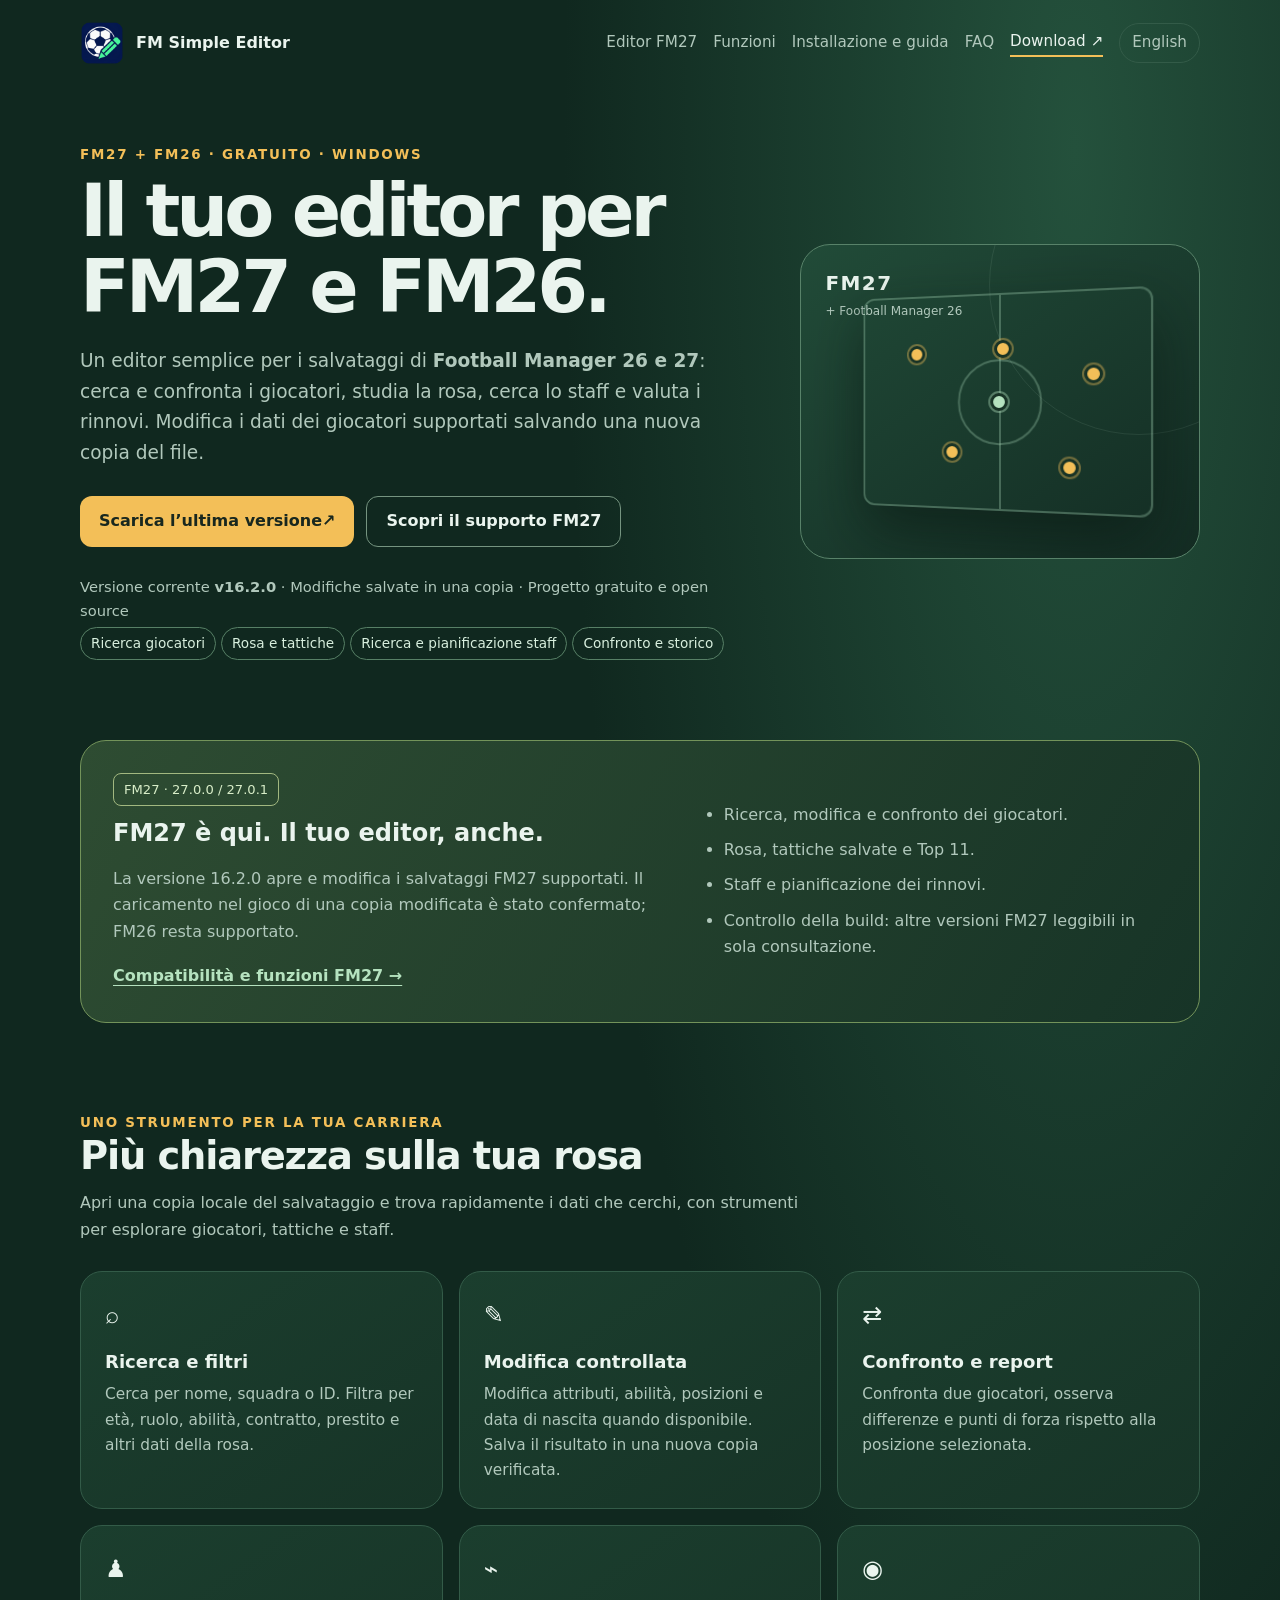
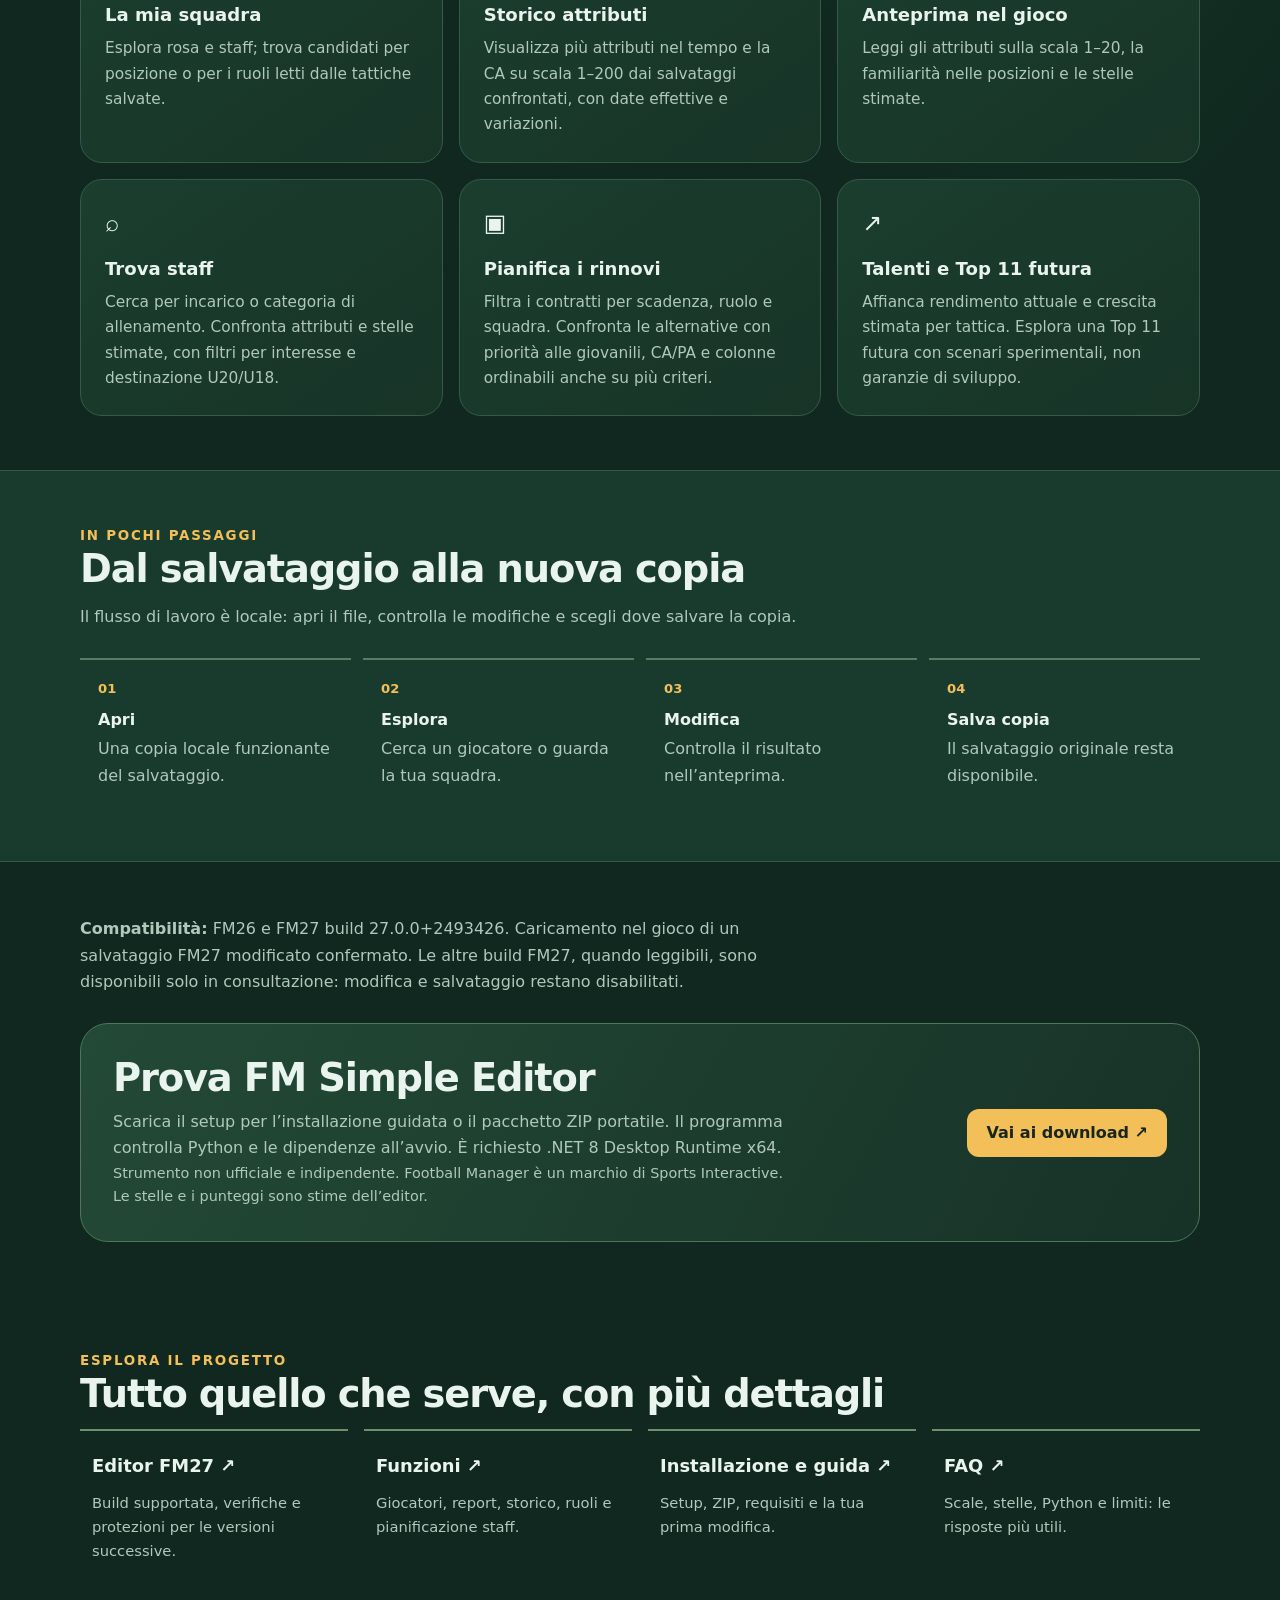
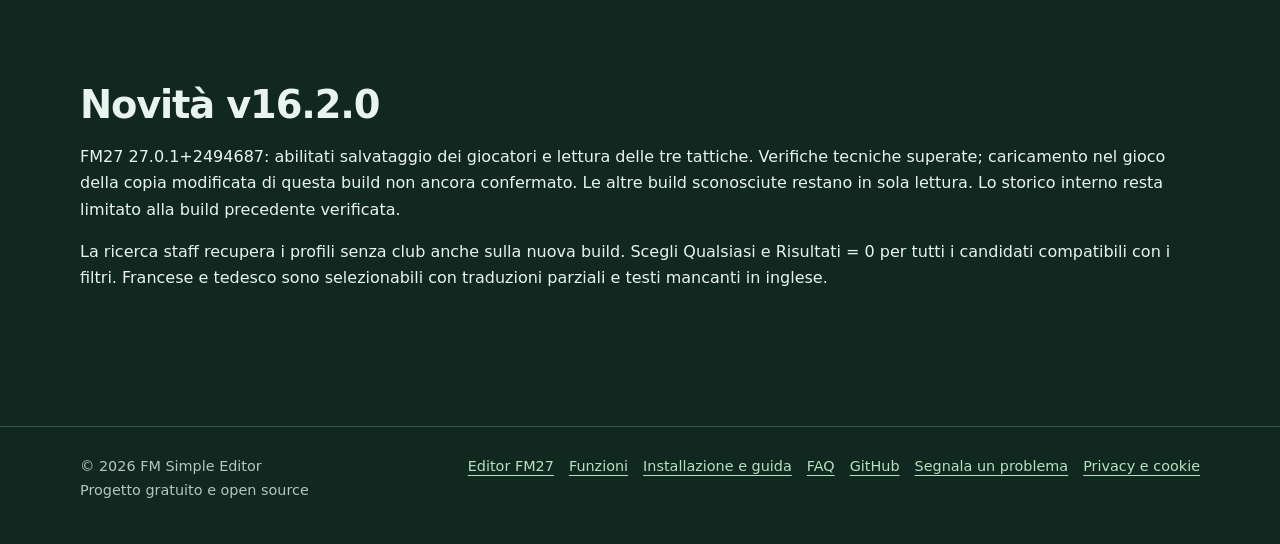
==== site/index.html @ b43a6180 "Use dedicated FM editor Plausible script across website" ====
<!doctype html>
<html lang="it">
<head>
  <meta charset="utf-8">
  <meta name="viewport" content="width=device-width, initial-scale=1">
  <title>Editor FM27 e FM26 gratuito | FM Simple Editor</title>
  <meta name="description" content="Editor gratuito per Football Manager 27 e 26: modifica e confronta giocatori, esplora tattiche, cerca staff e pianifica rinnovi. Per Windows, italiano e inglese.">
  <meta name="theme-color" content="#10281f">
  <link rel="canonical" href="https://fmeditor.ramaya.org/">
  <link rel="alternate" hreflang="it" href="https://fmeditor.ramaya.org/">
  <link rel="alternate" hreflang="en" href="https://fmeditor.ramaya.org/en/">
  <link rel="alternate" hreflang="x-default" href="https://fmeditor.ramaya.org/">
  <link rel="icon" type="image/png" href="assets/icon.png">
  <meta property="og:type" content="website">
  <meta property="og:site_name" content="FM Simple Editor">
  <meta property="og:title" content="Editor FM27 e FM26 gratuito | FM Simple Editor">
  <meta property="og:description" content="Editor gratuito per Football Manager 27 e 26: modifica e confronta giocatori, esplora tattiche, cerca staff e pianifica rinnovi. Per Windows, italiano e inglese.">
  <meta property="og:url" content="https://fmeditor.ramaya.org/">
  <meta property="og:image" content="https://fmeditor.ramaya.org/assets/icon.png">
  <meta name="twitter:card" content="summary">
  <script type="application/ld+json">
{
  "@context": "https://schema.org",
  "@type": "WebSite",
  "name": "FM Simple Editor",
  "alternateName": "FM26 Simple Save Editor",
  "url": "https://fmeditor.ramaya.org/"
}
  </script>
  <script type="application/ld+json">
{
  "@context": "https://schema.org",
  "@type": "SoftwareApplication",
  "name": "FM Simple Editor",
  "applicationCategory": "UtilitiesApplication",
  "operatingSystem": "Windows 10, Windows 11",
  "inLanguage": [
    "it",
    "en"
  ],
  "isAccessibleForFree": true,
  "offers": {
    "@type": "Offer",
    "price": "0",
    "priceCurrency": "EUR"
  },
  "downloadUrl": "https://github.com/hierro1981/FM26SimpleEditor/releases/latest",
  "codeRepository": "https://github.com/hierro1981/FM26SimpleEditor",
  "description": "Editor gratuito per modificare e confrontare giocatori, esplorare tattiche e cercare e pianificare lo staff nei salvataggi locali di Football Manager 26 e 27.",
  "softwareVersion": "16.2.0"
}
  </script>
  <link rel="stylesheet" href="assets/site.css">
<!-- Privacy-friendly analytics by Plausible -->
<script async src="https://stats.ramaya.org/js/pa-GnJzQ6dfLJP9XAEv3MbV9.js"></script>
<script>
  window.plausible=window.plausible||function(){(plausible.q=plausible.q||[]).push(arguments)},plausible.init=plausible.init||function(i){plausible.o=i||{}};
  plausible.init()
</script>
</head>
<body>
  <a class="skip" href="#main">Vai al contenuto</a><header class="wrap nav"><a class="brand" href="./" aria-label="FM Simple Editor, home"><img src="assets/icon.png" alt="" width="44" height="44"><span>FM Simple Editor</span></a><nav class="navlinks" aria-label="Navigazione principale"><a href="fm27/">Editor FM27</a><a href="funzioni/">Funzioni</a><a href="guida/">Installazione e guida</a><a href="faq/">FAQ</a><a class="nav-download" href="https://github.com/hierro1981/FM26SimpleEditor/releases/latest">Download ↗</a><a class="lang" href="en/" lang="en" hreflang="en">English</a></nav></header>
  <main id="main">
    <section class="wrap hero">
      <div><div class="eyebrow">FM27 + FM26 · Gratuito · Windows</div>
        <h1>Il tuo editor per<br>FM27 e FM26.</h1>
        <p>Un editor semplice per i salvataggi di <strong>Football Manager 26 e 27</strong>: cerca e confronta i giocatori, studia la rosa, cerca lo staff e valuta i rinnovi. Modifica i dati dei giocatori supportati salvando una nuova copia del file.</p>
        <div class="actions"><a class="button" href="https://github.com/hierro1981/FM26SimpleEditor/releases/latest">Scarica l’ultima versione <span aria-hidden="true"> ↗</span></a><a class="button secondary" href="fm27/">Scopri il supporto FM27</a></div>
        <div class="meta">Versione corrente <strong>v16.2.0</strong> · Modifiche salvate in una copia · Progetto gratuito e open source</div>
        <div><span class="pill">Ricerca giocatori</span><span class="pill">Rosa e tattiche</span><span class="pill">Ricerca e pianificazione staff</span><span class="pill">Confronto e storico</span></div>
      </div>
      <div class="art" role="img" aria-label="Illustrazione di un campo da calcio con posizioni dei giocatori"><div class="edition-mark">FM27 <small>+ Football Manager 26</small></div><div class="orbit"></div><div class="pitch"><i class="dot d1"></i><i class="dot d2"></i><i class="dot d3"></i><i class="dot d4"></i><i class="dot d5"></i><i class="dot d6"></i></div></div>
    </section>
    <section class="wrap section-tight"><div class="spotlight"><div><span class="build-badge">FM27 · 27.0.0 / 27.0.1</span><h2>FM27 è qui. Il tuo editor, anche.</h2><p>La versione 16.2.0 apre e modifica i salvataggi FM27 supportati. Il caricamento nel gioco di una copia modificata è stato confermato; FM26 resta supportato.</p><a href="fm27/" class="text-link">Compatibilità e funzioni FM27 →</a></div><ul class="compact-list"><li>Ricerca, modifica e confronto dei giocatori.</li><li>Rosa, tattiche salvate e Top 11.</li><li>Staff e pianificazione dei rinnovi.</li><li>Controllo della build: altre versioni FM27 leggibili in sola consultazione.</li></ul></div></section><section class="section wrap" id="funzioni"><div class="eyebrow">Uno strumento per la tua carriera</div><h2>Più chiarezza sulla tua rosa</h2><p class="lead">Apri una copia locale del salvataggio e trova rapidamente i dati che cerchi, con strumenti per esplorare giocatori, tattiche e staff.</p>
      <div class="grid">
        <article class="card"><div class="icon" aria-hidden="true">⌕</div><h3>Ricerca e filtri</h3><p>Cerca per nome, squadra o ID. Filtra per età, ruolo, abilità, contratto, prestito e altri dati della rosa.</p></article>
        <article class="card"><div class="icon" aria-hidden="true">✎</div><h3>Modifica controllata</h3><p>Modifica attributi, abilità, posizioni e data di nascita quando disponibile. Salva il risultato in una nuova copia verificata.</p></article>
        <article class="card"><div class="icon" aria-hidden="true">⇄</div><h3>Confronto e report</h3><p>Confronta due giocatori, osserva differenze e punti di forza rispetto alla posizione selezionata.</p></article>
        <article class="card"><div class="icon" aria-hidden="true">♟</div><h3>La mia squadra</h3><p>Esplora rosa e staff; trova candidati per posizione o per i ruoli letti dalle tattiche salvate.</p></article>
        <article class="card"><div class="icon" aria-hidden="true">⌁</div><h3>Storico attributi</h3><p>Visualizza più attributi nel tempo e la CA su scala 1–200 dai salvataggi confrontati, con date effettive e variazioni.</p></article>
        <article class="card"><div class="icon" aria-hidden="true">◉</div><h3>Anteprima nel gioco</h3><p>Leggi gli attributi sulla scala 1–20, la familiarità nelle posizioni e le stelle stimate.</p></article>
        <article class="card"><div class="icon" aria-hidden="true">⌕</div><h3>Trova staff</h3><p>Cerca per incarico o categoria di allenamento. Confronta attributi e stelle stimate, con filtri per interesse e destinazione U20/U18.</p></article>
        <article class="card"><div class="icon" aria-hidden="true">▣</div><h3>Pianifica i rinnovi</h3><p>Filtra i contratti per scadenza, ruolo e squadra. Confronta le alternative con priorità alle giovanili, CA/PA e colonne ordinabili anche su più criteri.</p></article>
        <article class="card"><div class="icon" aria-hidden="true">↗</div><h3>Talenti e Top 11 futura</h3><p>Affianca rendimento attuale e crescita stimata per tattica. Esplora una Top 11 futura con scenari sperimentali, non garanzie di sviluppo.</p></article>
      </div>
    </section>
    <section class="section band" id="come-funziona"><div class="wrap"><div class="eyebrow">In pochi passaggi</div><h2>Dal salvataggio alla nuova copia</h2><p class="lead">Il flusso di lavoro è locale: apri il file, controlla le modifiche e scegli dove salvare la copia.</p>
      <div class="steps"><div class="step"><strong>Apri</strong>Una copia locale funzionante del salvataggio.</div><div class="step"><strong>Esplora</strong>Cerca un giocatore o guarda la tua squadra.</div><div class="step"><strong>Modifica</strong>Controlla il risultato nell’anteprima.</div><div class="step"><strong>Salva copia</strong>Il salvataggio originale resta disponibile.</div></div>
    </div></section>
    <section class="section wrap"><p class="lead"><strong>Compatibilità:</strong> FM26 e FM27 build 27.0.0+2493426. Caricamento nel gioco di un salvataggio FM27 modificato confermato. Le altre build FM27, quando leggibili, sono disponibili solo in consultazione: modifica e salvataggio restano disabilitati.</p><div class="download"><div><h2>Prova FM Simple Editor</h2><p>Scarica il setup per l’installazione guidata o il pacchetto ZIP portatile. Il programma controlla Python e le dipendenze all’avvio. È richiesto .NET 8 Desktop Runtime x64.</p><p class="disclaimer">Strumento non ufficiale e indipendente. Football Manager è un marchio di Sports Interactive. Le stelle e i punteggi sono stime dell’editor.</p></div><a class="button" href="https://github.com/hierro1981/FM26SimpleEditor/releases/latest">Vai ai download ↗</a></div></section>
  <section class="section wrap"><div class="eyebrow">Esplora il progetto</div><h2>Tutto quello che serve, con più dettagli</h2><div class="explore"><a href="fm27/"><strong>Editor FM27 ↗</strong><span>Build supportata, verifiche e protezioni per le versioni successive.</span></a><a href="funzioni/"><strong>Funzioni ↗</strong><span>Giocatori, report, storico, ruoli e pianificazione staff.</span></a><a href="guida/"><strong>Installazione e guida ↗</strong><span>Setup, ZIP, requisiti e la tua prima modifica.</span></a><a href="faq/"><strong>FAQ ↗</strong><span>Scale, stelle, Python e limiti: le risposte più utili.</span></a></div></section><section class="section wrap"><h2>Novità v16.2.0</h2><p>FM27 27.0.1+2494687: abilitati salvataggio dei giocatori e lettura delle tre tattiche. Verifiche tecniche superate; caricamento nel gioco della copia modificata di questa build non ancora confermato. Le altre build sconosciute restano in sola lettura. Lo storico interno resta limitato alla build precedente verificata.</p><p>La ricerca staff recupera i profili senza club anche sulla nuova build. Scegli Qualsiasi e Risultati = 0 per tutti i candidati compatibili con i filtri. Francese e tedesco sono selezionabili con traduzioni parziali e testi mancanti in inglese.</p></section></main>
  <footer class="footer"><div class="wrap footerrow"><span>© 2026 FM Simple Editor<br>Progetto gratuito e open source</span><nav class="footerlinks" aria-label="Footer"><a href="fm27/">Editor FM27</a><a href="funzioni/">Funzioni</a><a href="guida/">Installazione e guida</a><a href="faq/">FAQ</a><a href="https://github.com/hierro1981/FM26SimpleEditor">GitHub</a><a href="https://github.com/hierro1981/FM26SimpleEditor/issues">Segnala un problema</a><a href="https://ramaya.org/privacy.html">Privacy e cookie</a></nav></div></footer>
</body>
</html>
---- site/assets/site.css ----
:root{color-scheme:dark;--ink:#eaf4ee;--muted:#b1c8bc;--bg:#10281f;--panel:#18392c;--line:#335b48;--gold:#f3bf58;--green:#b5e2bf;--mint:#153a2d;--radius:22px}*{box-sizing:border-box}html{scroll-behavior:smooth}body{margin:0;background:radial-gradient(ellipse at 84% 4%,#24513c 0,transparent 32rem),var(--bg);color:var(--ink);font:16px/1.65 system-ui,-apple-system,"Segoe UI",sans-serif}a{color:var(--green);text-underline-offset:4px}a:hover{color:#fff}a:focus-visible{outline:3px solid var(--gold);outline-offset:4px}.wrap{width:min(1120px,calc(100% - 40px));margin:auto}.nav{height:80px;display:flex;align-items:center;justify-content:space-between;gap:18px}.brand{display:flex;align-items:center;gap:12px;color:var(--ink);font-weight:750;text-decoration:none}.brand img{width:44px;height:44px;border-radius:13px}.navlinks{display:flex;gap:20px;align-items:center}.navlinks a{text-decoration:none;color:var(--muted);font-size:.95rem}.lang{border:1px solid var(--line);border-radius:999px;padding:6px 12px}.hero{padding:75px 0 60px;display:grid;grid-template-columns:1.25fr .75fr;align-items:center;gap:52px}.eyebrow{color:var(--gold);font-size:.84rem;font-weight:750;letter-spacing:.13em;text-transform:uppercase}.hero h1{font-size:clamp(2.7rem,6vw,5.3rem);line-height:1.04;letter-spacing:-.055em;margin:.45rem 0 1.3rem;max-width:760px}.hero p{font-size:1.16rem;color:var(--muted);max-width:670px}.actions{display:flex;flex-wrap:wrap;gap:12px;margin:28px 0}.button{display:inline-flex;align-items:center;justify-content:center;min-height:48px;padding:11px 19px;border-radius:12px;background:var(--gold);color:#18271e;text-decoration:none;font-weight:800}.button:hover{background:#ffd77e;color:#18271e}.button.secondary{background:transparent;border:1px solid #759480;color:var(--ink)}.meta{color:var(--muted);font-size:.92rem}.art{min-height:315px;border-radius:30px;border:1px solid #588269;background:linear-gradient(145deg,#214b38,#132c23);display:grid;place-items:center;position:relative;overflow:hidden}.pitch{width:74%;aspect-ratio:1.35;border:2px solid #a6d2b455;border-radius:12px;position:relative;transform:perspective(500px) rotateY(-12deg);box-shadow:0 25px 60px #07150f88}.pitch:before{content:"";position:absolute;left:50%;top:0;bottom:0;border-left:2px solid #a6d2b455}.pitch:after{content:"";position:absolute;left:50%;top:50%;width:28%;aspect-ratio:1;border:2px solid #a6d2b455;border-radius:50%;transform:translate(-50%,-50%)}.dot{position:absolute;width:18px;height:18px;border:3px solid #173225;background:var(--gold);border-radius:50%;box-shadow:0 0 0 2px #f3bf5866}.d1{left:17%;top:23%}.d2{left:48%;top:21%}.d3{right:15%;top:33%}.d4{left:30%;bottom:22%}.d5{right:23%;bottom:16%}.d6{left:50%;top:50%;transform:translate(-50%,-50%);background:var(--green);box-shadow:0 0 0 2px #b5e2bf66}.orbit{position:absolute;width:300px;height:300px;border:1px solid #c9e5cf18;border-radius:50%;right:-90px;top:-110px}.section{padding:54px 0}.section h2{font-size:clamp(1.8rem,3vw,2.6rem);line-height:1.16;letter-spacing:-.03em;margin:0 0 12px}.lead{color:var(--muted);max-width:720px;margin:0 0 28px}.grid{display:grid;grid-template-columns:repeat(3,1fr);gap:16px}.card{background:linear-gradient(145deg,#1b3e2e,#173427);border:1px solid var(--line);border-radius:var(--radius);padding:24px}.icon{font-size:1.5rem}.card h3{margin:11px 0 6px;font-size:1.13rem}.card p{margin:0;color:var(--muted);font-size:.96rem}.band{background:#193b2d;border-block:1px solid var(--line)}.steps{display:grid;grid-template-columns:repeat(4,1fr);gap:12px;counter-reset:step}.step{padding:18px;border-top:2px solid #567e62;color:var(--muted)}.step:before{counter-increment:step;content:"0" counter(step);display:block;color:var(--gold);font-weight:800;font-size:.82rem;margin-bottom:7px}.step strong{display:block;color:var(--ink);margin-bottom:3px}.download{display:grid;grid-template-columns:1fr auto;gap:25px;align-items:center;background:linear-gradient(120deg,#234a36,#173227);border:1px solid #4d765a;border-radius:28px;padding:32px}.download h2{margin:0 0 8px}.download p{margin:0;color:var(--muted);max-width:680px}.disclaimer{color:var(--muted);font-size:.9rem;margin-top:16px}.footer{border-top:1px solid var(--line);margin-top:64px;padding:28px 0 42px;color:var(--muted);font-size:.9rem}.footerrow{display:flex;justify-content:space-between;gap:20px;flex-wrap:wrap}.pill{display:inline-block;border:1px solid #578066;border-radius:999px;padding:4px 10px;color:#d8efde;font-size:.85rem;margin:4px 5px 0 0}@media(max-width:780px){.hero{grid-template-columns:1fr;padding:49px 0 35px;gap:28px}.art{min-height:235px}.grid{grid-template-columns:repeat(2,1fr)}.steps{grid-template-columns:repeat(2,1fr)}.navlinks{gap:12px}.navlinks .optional{display:none}}@media(max-width:520px){.wrap{width:min(100% - 28px,1120px)}.nav{height:67px}.brand img{width:38px;height:38px}.navlinks{gap:9px}.navlinks a{font-size:.84rem}.hero h1{font-size:2.9rem}.hero p{font-size:1.05rem}.grid{grid-template-columns:1fr}.download{grid-template-columns:1fr;padding:23px}.actions .button{flex:1}.section{padding:39px 0}.steps{gap:6px}.step{padding:13px}}
/* Shared navigation and editorial pages */
.skip{position:absolute;left:12px;top:-80px;z-index:20;background:var(--gold);color:#10281f;padding:10px 16px;border-radius:8px}.skip:focus{top:10px}.nav{height:auto;min-height:86px;padding-block:17px;flex-wrap:wrap}.brand{white-space:nowrap}.navlinks{flex-wrap:wrap;gap:16px}.navlinks a[aria-current=page]{color:var(--gold)}.navlinks .nav-download{color:var(--ink);border-bottom:2px solid var(--gold)}.hero{padding-top:58px}.hero h1{font-size:clamp(2.7rem,5.7vw,4.8rem)}.art{position:relative}.edition-mark{position:absolute;top:22px;left:25px;color:var(--ink);font-size:1.25rem;font-weight:850;letter-spacing:.07em}.edition-mark small{display:block;color:var(--muted);font-size:.75rem;font-weight:500;letter-spacing:0;margin-top:2px}.spotlight{display:grid;grid-template-columns:1.2fr 1fr;gap:35px;align-items:center;border:1px solid #73935a;background:linear-gradient(120deg,#2e4c32,#173427);border-radius:26px;padding:32px}.spotlight h2{margin:8px 0 12px}.spotlight p{color:var(--muted);margin:0 0 18px}.build-badge{display:inline-block;padding:5px 10px;border:1px solid #a2b880;border-radius:8px;font-size:.82rem;color:#d8edc8}.compact-list{margin:0;padding-left:20px;color:var(--muted)}.compact-list li{margin:9px 0}.text-link{font-weight:750}.explore{display:grid;grid-template-columns:repeat(4,1fr);gap:16px}.explore a{display:flex;flex-direction:column;gap:10px;border-top:2px solid #6c916e;padding:20px 12px 12px;text-decoration:none;color:var(--ink)}.explore a:hover{border-color:var(--gold);background:#b5e2bf08}.explore span{font-size:.92rem;color:var(--muted)}.explore strong{font-size:1.12rem}.breadcrumb{padding-top:25px;color:var(--muted);font-size:.9rem}.breadcrumb a{color:var(--muted)}.page-hero{padding:45px 0 35px}.page-hero h1{font-size:clamp(2.4rem,5vw,4.2rem);line-height:1.08;letter-spacing:-.045em;margin:14px 0 20px;max-width:880px}.page-hero .lead{font-size:1.15rem;max-width:820px}.page-layout{display:grid;grid-template-columns:minmax(0,1fr) 270px;gap:50px;align-items:start;padding-block:20px 45px}.prose{min-width:0}.prose section{scroll-margin-top:25px;margin:0 0 46px}.prose h2{font-size:1.65rem;line-height:1.25;margin:0 0 16px;letter-spacing:-.02em}.prose h3{font-size:1.13rem;margin:24px 0 9px}.prose p,.prose li{color:var(--muted)}.prose strong{color:var(--ink)}.prose li{margin-bottom:8px}.prose a{overflow-wrap:anywhere}.prose code{font-size:.88em;background:#284b37;border:1px solid var(--line);padding:2px 6px;border-radius:5px;overflow-wrap:anywhere}.aside{position:sticky;top:25px;border:1px solid var(--line);border-radius:18px;padding:23px;background:var(--panel)}.aside h2{font-size:1rem;margin:0 0 16px}.aside a{display:block;font-size:.93rem;margin:10px 0}.aside .button{display:flex;margin-top:23px;font-size:.9rem}.aside p{font-size:.87rem;color:var(--muted)}.table-scroll{overflow-x:auto;border:1px solid var(--line);border-radius:14px;margin:22px 0}.table-scroll table{width:100%;border-collapse:collapse;min-width:460px;text-align:left;font-size:.94rem}.table-scroll th,.table-scroll td{padding:14px 16px;border-bottom:1px solid var(--line);vertical-align:top}.table-scroll th{background:#214633;color:var(--ink)}.table-scroll td{color:var(--muted)}.table-scroll tr:last-child td{border-bottom:0}.note{border-left:3px solid var(--gold);padding:15px 20px;background:#f3bf5809;border-radius:0 12px 12px 0;margin:24px 0}.note p{margin:0}.numbered{counter-reset:guide;list-style:none;padding:0}.numbered>li{counter-increment:guide;position:relative;padding:0 0 20px 48px}.numbered>li:before{content:counter(guide,decimal-leading-zero);position:absolute;left:0;top:1px;color:var(--gold);font-size:.88rem;font-weight:800}.numbered strong{display:block;margin-bottom:5px}.faq-item{border-bottom:1px solid var(--line);padding:18px 0}.faq-item summary{cursor:pointer;font-weight:700;color:var(--ink);padding-right:15px}.faq-item[open] summary{color:var(--gold)}.faq-item p{margin:12px 0 3px}.footerlinks{display:flex;gap:15px;flex-wrap:wrap}.footer .footerrow{align-items:start}.section-tight{padding:20px 0 35px}@media(max-width:950px){.nav{gap:14px}.navlinks{gap:14px}.page-layout{grid-template-columns:minmax(0,1fr) 230px;gap:28px}.explore{grid-template-columns:repeat(2,1fr)}}@media(max-width:700px){.spotlight{grid-template-columns:1fr;gap:12px;padding:24px}.page-layout{grid-template-columns:1fr;gap:10px}.aside{position:static;order:-1;margin-bottom:25px}.aside .toc{display:flex;gap:6px 18px;flex-wrap:wrap}.aside .toc a{margin:2px 0}.aside .button,.aside p{display:none}.page-hero{padding-top:30px}.navlinks{width:100%;gap:10px 17px}.navlinks a{font-size:.87rem}.explore{gap:8px}.hero{padding-top:35px}.prose section{margin-bottom:35px}}@media(prefers-reduced-motion:reduce){html{scroll-behavior:auto}}
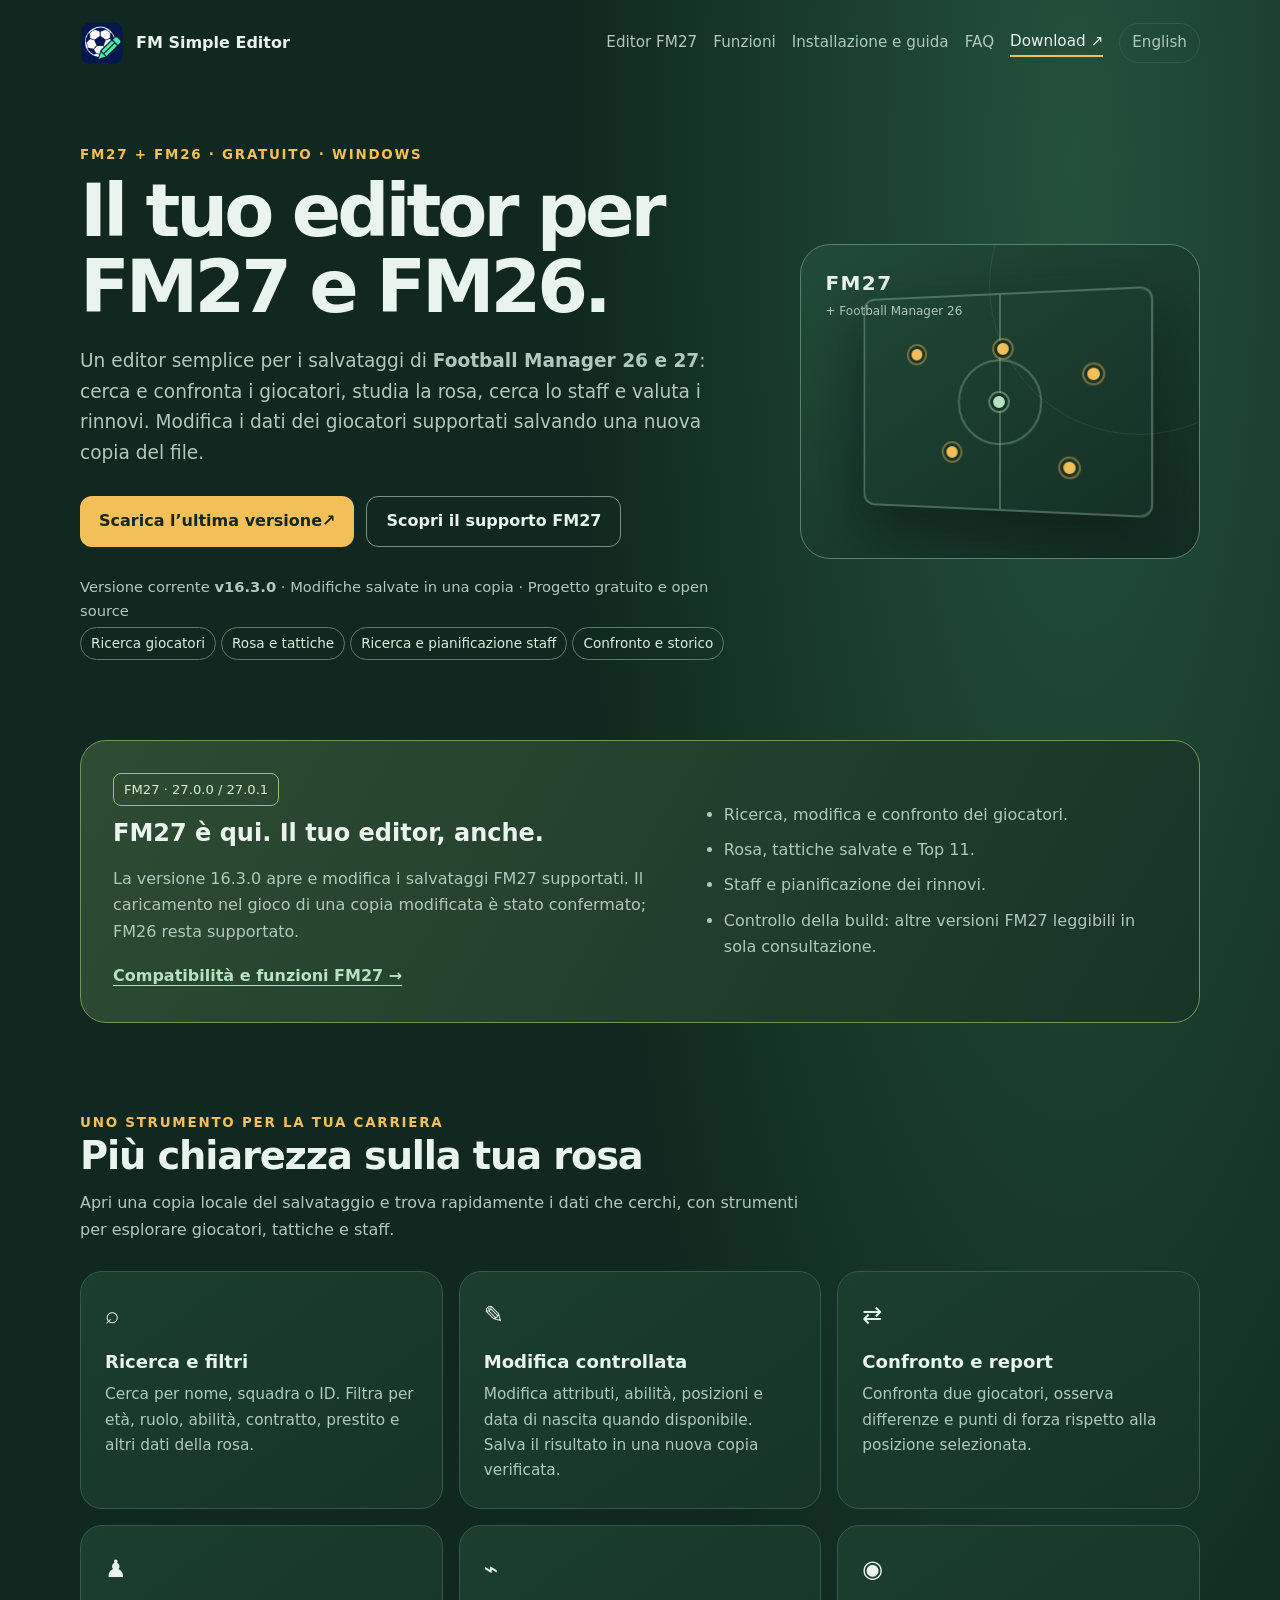
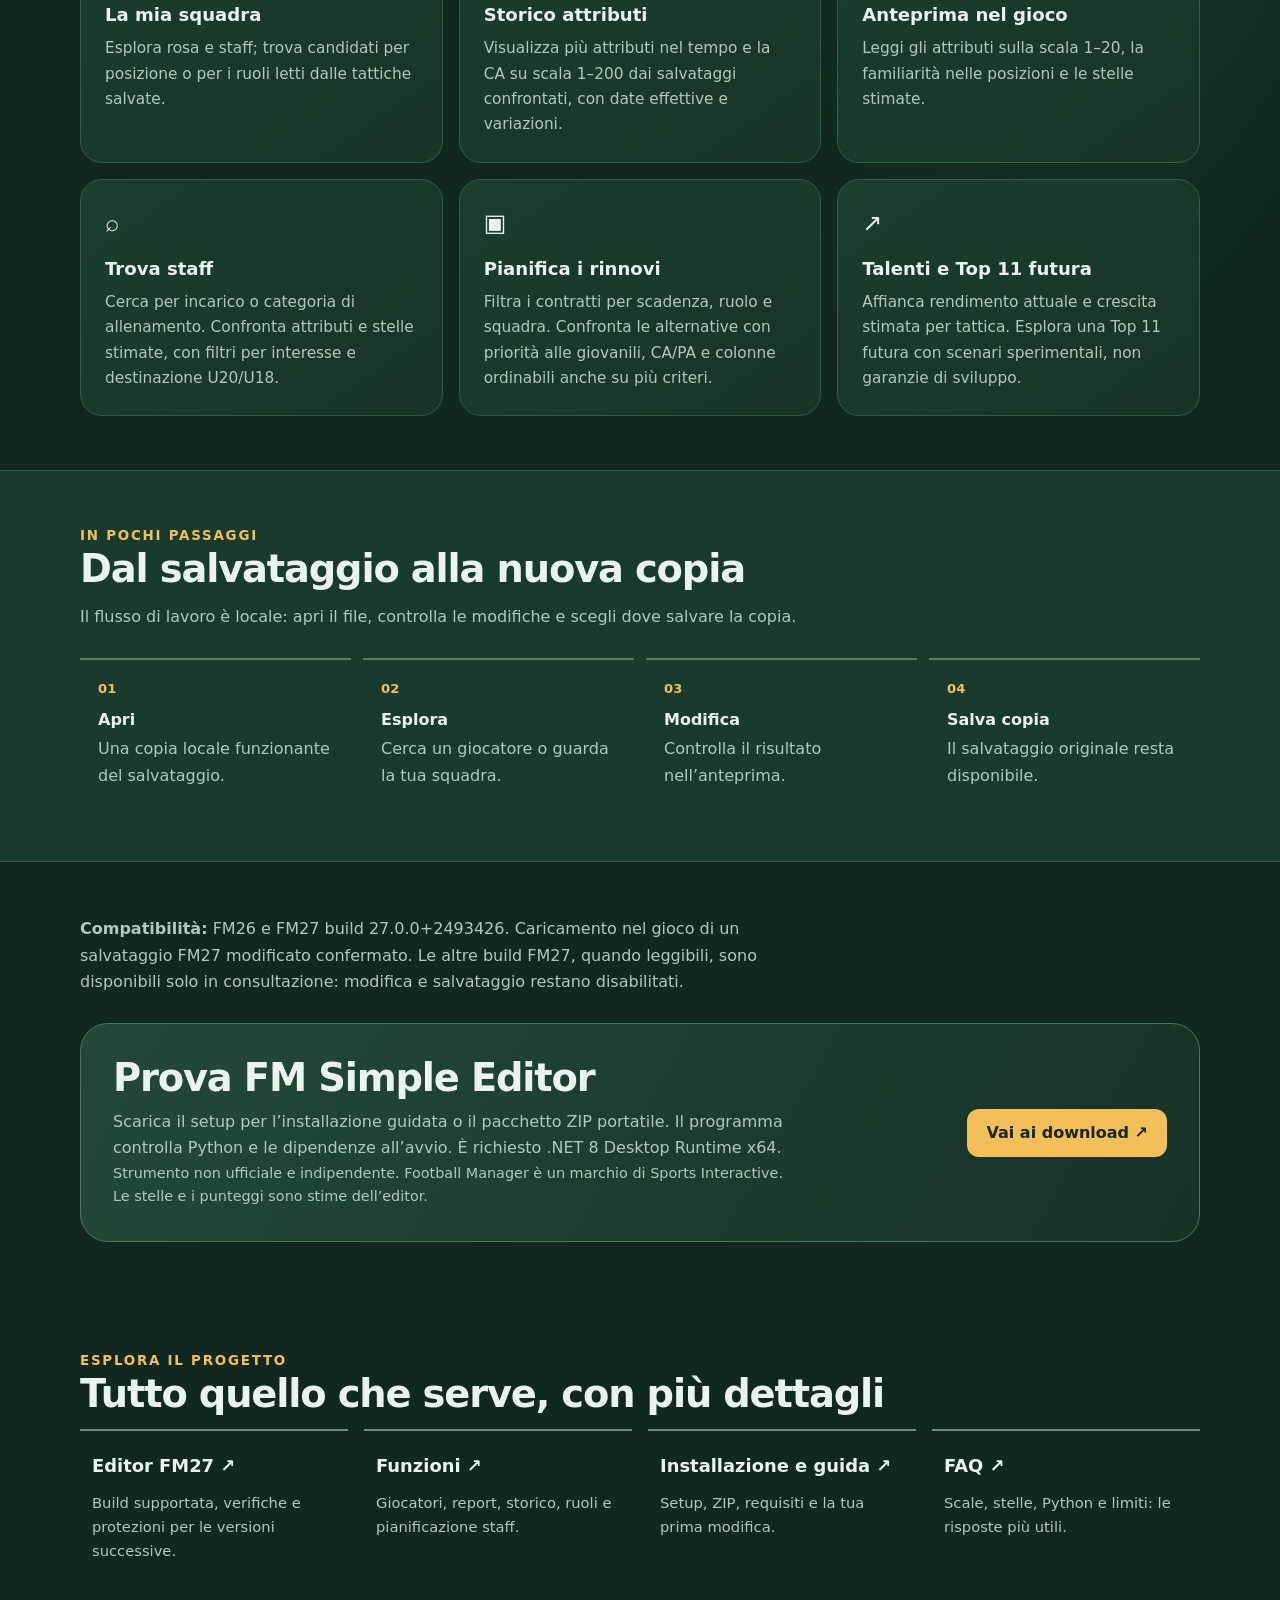
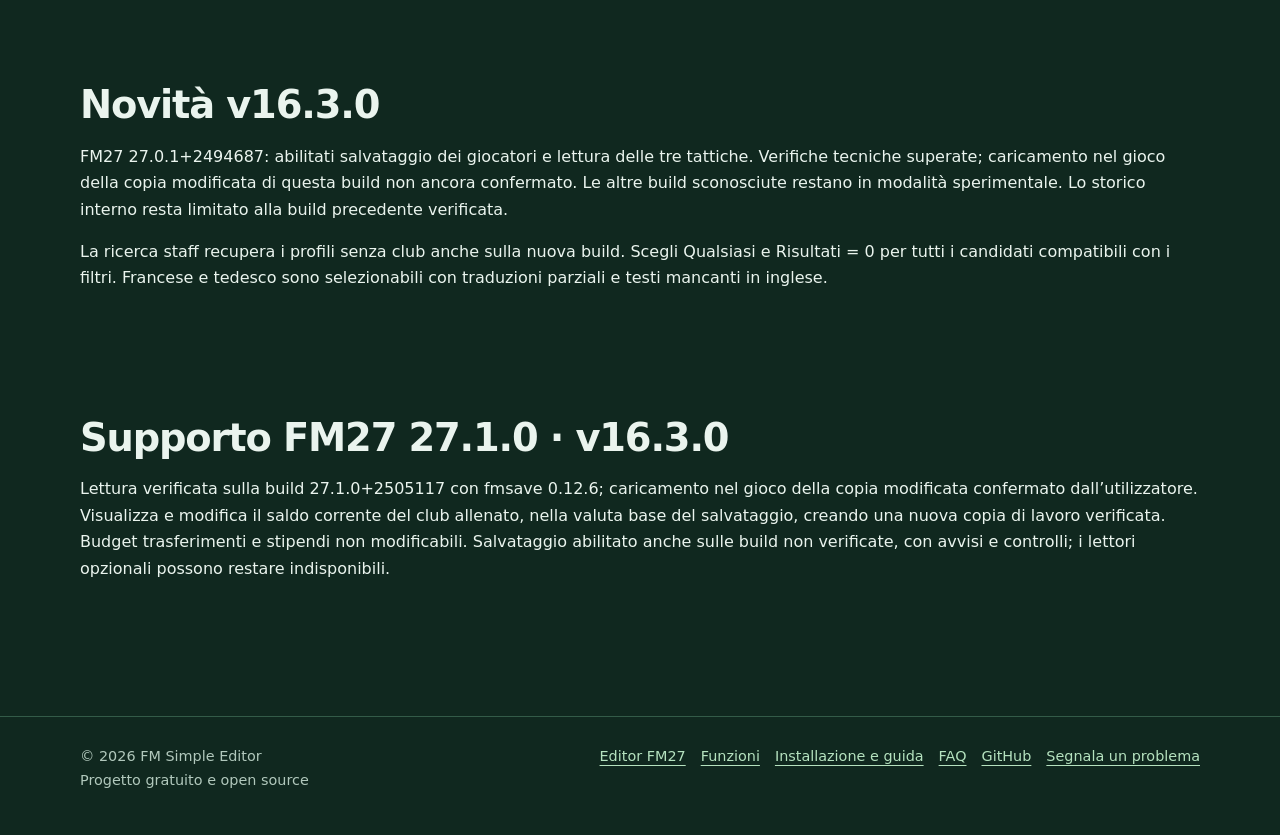
==== commit 354685f3: "Prepare v16.3.0: verified club balance editing and FM27 27.1.0 support" ====
--- a/site/index.html
+++ b/site/index.html
@@ -47,16 +47,10 @@
   "downloadUrl": "https://github.com/hierro1981/FM26SimpleEditor/releases/latest",
   "codeRepository": "https://github.com/hierro1981/FM26SimpleEditor",
   "description": "Editor gratuito per modificare e confrontare giocatori, esplorare tattiche e cercare e pianificare lo staff nei salvataggi locali di Football Manager 26 e 27.",
-  "softwareVersion": "16.2.0"
+  "softwareVersion": "16.3.0"
 }
   </script>
   <link rel="stylesheet" href="assets/site.css">
-<!-- Privacy-friendly analytics by Plausible -->
-<script async src="https://stats.ramaya.org/js/pa-GnJzQ6dfLJP9XAEv3MbV9.js"></script>
-<script>
-  window.plausible=window.plausible||function(){(plausible.q=plausible.q||[]).push(arguments)},plausible.init=plausible.init||function(i){plausible.o=i||{}};
-  plausible.init()
-</script>
 </head>
 <body>
   <a class="skip" href="#main">Vai al contenuto</a><header class="wrap nav"><a class="brand" href="./" aria-label="FM Simple Editor, home"><img src="assets/icon.png" alt="" width="44" height="44"><span>FM Simple Editor</span></a><nav class="navlinks" aria-label="Navigazione principale"><a href="fm27/">Editor FM27</a><a href="funzioni/">Funzioni</a><a href="guida/">Installazione e guida</a><a href="faq/">FAQ</a><a class="nav-download" href="https://github.com/hierro1981/FM26SimpleEditor/releases/latest">Download ↗</a><a class="lang" href="en/" lang="en" hreflang="en">English</a></nav></header>
@@ -66,12 +60,12 @@
         <h1>Il tuo editor per<br>FM27 e FM26.</h1>
         <p>Un editor semplice per i salvataggi di <strong>Football Manager 26 e 27</strong>: cerca e confronta i giocatori, studia la rosa, cerca lo staff e valuta i rinnovi. Modifica i dati dei giocatori supportati salvando una nuova copia del file.</p>
         <div class="actions"><a class="button" href="https://github.com/hierro1981/FM26SimpleEditor/releases/latest">Scarica l’ultima versione <span aria-hidden="true"> ↗</span></a><a class="button secondary" href="fm27/">Scopri il supporto FM27</a></div>
-        <div class="meta">Versione corrente <strong>v16.2.0</strong> · Modifiche salvate in una copia · Progetto gratuito e open source</div>
+        <div class="meta">Versione corrente <strong>v16.3.0</strong> · Modifiche salvate in una copia · Progetto gratuito e open source</div>
         <div><span class="pill">Ricerca giocatori</span><span class="pill">Rosa e tattiche</span><span class="pill">Ricerca e pianificazione staff</span><span class="pill">Confronto e storico</span></div>
       </div>
       <div class="art" role="img" aria-label="Illustrazione di un campo da calcio con posizioni dei giocatori"><div class="edition-mark">FM27 <small>+ Football Manager 26</small></div><div class="orbit"></div><div class="pitch"><i class="dot d1"></i><i class="dot d2"></i><i class="dot d3"></i><i class="dot d4"></i><i class="dot d5"></i><i class="dot d6"></i></div></div>
     </section>
-    <section class="wrap section-tight"><div class="spotlight"><div><span class="build-badge">FM27 · 27.0.0 / 27.0.1</span><h2>FM27 è qui. Il tuo editor, anche.</h2><p>La versione 16.2.0 apre e modifica i salvataggi FM27 supportati. Il caricamento nel gioco di una copia modificata è stato confermato; FM26 resta supportato.</p><a href="fm27/" class="text-link">Compatibilità e funzioni FM27 →</a></div><ul class="compact-list"><li>Ricerca, modifica e confronto dei giocatori.</li><li>Rosa, tattiche salvate e Top 11.</li><li>Staff e pianificazione dei rinnovi.</li><li>Controllo della build: altre versioni FM27 leggibili in sola consultazione.</li></ul></div></section><section class="section wrap" id="funzioni"><div class="eyebrow">Uno strumento per la tua carriera</div><h2>Più chiarezza sulla tua rosa</h2><p class="lead">Apri una copia locale del salvataggio e trova rapidamente i dati che cerchi, con strumenti per esplorare giocatori, tattiche e staff.</p>
+    <section class="wrap section-tight"><div class="spotlight"><div><span class="build-badge">FM27 · 27.0.0 / 27.0.1</span><h2>FM27 è qui. Il tuo editor, anche.</h2><p>La versione 16.3.0 apre e modifica i salvataggi FM27 supportati. Il caricamento nel gioco di una copia modificata è stato confermato; FM26 resta supportato.</p><a href="fm27/" class="text-link">Compatibilità e funzioni FM27 →</a></div><ul class="compact-list"><li>Ricerca, modifica e confronto dei giocatori.</li><li>Rosa, tattiche salvate e Top 11.</li><li>Staff e pianificazione dei rinnovi.</li><li>Controllo della build: altre versioni FM27 leggibili in sola consultazione.</li></ul></div></section><section class="section wrap" id="funzioni"><div class="eyebrow">Uno strumento per la tua carriera</div><h2>Più chiarezza sulla tua rosa</h2><p class="lead">Apri una copia locale del salvataggio e trova rapidamente i dati che cerchi, con strumenti per esplorare giocatori, tattiche e staff.</p>
       <div class="grid">
         <article class="card"><div class="icon" aria-hidden="true">⌕</div><h3>Ricerca e filtri</h3><p>Cerca per nome, squadra o ID. Filtra per età, ruolo, abilità, contratto, prestito e altri dati della rosa.</p></article>
         <article class="card"><div class="icon" aria-hidden="true">✎</div><h3>Modifica controllata</h3><p>Modifica attributi, abilità, posizioni e data di nascita quando disponibile. Salva il risultato in una nuova copia verificata.</p></article>
@@ -88,7 +82,7 @@
       <div class="steps"><div class="step"><strong>Apri</strong>Una copia locale funzionante del salvataggio.</div><div class="step"><strong>Esplora</strong>Cerca un giocatore o guarda la tua squadra.</div><div class="step"><strong>Modifica</strong>Controlla il risultato nell’anteprima.</div><div class="step"><strong>Salva copia</strong>Il salvataggio originale resta disponibile.</div></div>
     </div></section>
     <section class="section wrap"><p class="lead"><strong>Compatibilità:</strong> FM26 e FM27 build 27.0.0+2493426. Caricamento nel gioco di un salvataggio FM27 modificato confermato. Le altre build FM27, quando leggibili, sono disponibili solo in consultazione: modifica e salvataggio restano disabilitati.</p><div class="download"><div><h2>Prova FM Simple Editor</h2><p>Scarica il setup per l’installazione guidata o il pacchetto ZIP portatile. Il programma controlla Python e le dipendenze all’avvio. È richiesto .NET 8 Desktop Runtime x64.</p><p class="disclaimer">Strumento non ufficiale e indipendente. Football Manager è un marchio di Sports Interactive. Le stelle e i punteggi sono stime dell’editor.</p></div><a class="button" href="https://github.com/hierro1981/FM26SimpleEditor/releases/latest">Vai ai download ↗</a></div></section>
-  <section class="section wrap"><div class="eyebrow">Esplora il progetto</div><h2>Tutto quello che serve, con più dettagli</h2><div class="explore"><a href="fm27/"><strong>Editor FM27 ↗</strong><span>Build supportata, verifiche e protezioni per le versioni successive.</span></a><a href="funzioni/"><strong>Funzioni ↗</strong><span>Giocatori, report, storico, ruoli e pianificazione staff.</span></a><a href="guida/"><strong>Installazione e guida ↗</strong><span>Setup, ZIP, requisiti e la tua prima modifica.</span></a><a href="faq/"><strong>FAQ ↗</strong><span>Scale, stelle, Python e limiti: le risposte più utili.</span></a></div></section><section class="section wrap"><h2>Novità v16.2.0</h2><p>FM27 27.0.1+2494687: abilitati salvataggio dei giocatori e lettura delle tre tattiche. Verifiche tecniche superate; caricamento nel gioco della copia modificata di questa build non ancora confermato. Le altre build sconosciute restano in sola lettura. Lo storico interno resta limitato alla build precedente verificata.</p><p>La ricerca staff recupera i profili senza club anche sulla nuova build. Scegli Qualsiasi e Risultati = 0 per tutti i candidati compatibili con i filtri. Francese e tedesco sono selezionabili con traduzioni parziali e testi mancanti in inglese.</p></section></main>
-  <footer class="footer"><div class="wrap footerrow"><span>© 2026 FM Simple Editor<br>Progetto gratuito e open source</span><nav class="footerlinks" aria-label="Footer"><a href="fm27/">Editor FM27</a><a href="funzioni/">Funzioni</a><a href="guida/">Installazione e guida</a><a href="faq/">FAQ</a><a href="https://github.com/hierro1981/FM26SimpleEditor">GitHub</a><a href="https://github.com/hierro1981/FM26SimpleEditor/issues">Segnala un problema</a><a href="https://ramaya.org/privacy.html">Privacy e cookie</a></nav></div></footer>
+  <section class="section wrap"><div class="eyebrow">Esplora il progetto</div><h2>Tutto quello che serve, con più dettagli</h2><div class="explore"><a href="fm27/"><strong>Editor FM27 ↗</strong><span>Build supportata, verifiche e protezioni per le versioni successive.</span></a><a href="funzioni/"><strong>Funzioni ↗</strong><span>Giocatori, report, storico, ruoli e pianificazione staff.</span></a><a href="guida/"><strong>Installazione e guida ↗</strong><span>Setup, ZIP, requisiti e la tua prima modifica.</span></a><a href="faq/"><strong>FAQ ↗</strong><span>Scale, stelle, Python e limiti: le risposte più utili.</span></a></div></section><section class="section wrap"><h2>Novità v16.3.0</h2><p>FM27 27.0.1+2494687: abilitati salvataggio dei giocatori e lettura delle tre tattiche. Verifiche tecniche superate; caricamento nel gioco della copia modificata di questa build non ancora confermato. Le altre build sconosciute restano in modalità sperimentale. Lo storico interno resta limitato alla build precedente verificata.</p><p>La ricerca staff recupera i profili senza club anche sulla nuova build. Scegli Qualsiasi e Risultati = 0 per tutti i candidati compatibili con i filtri. Francese e tedesco sono selezionabili con traduzioni parziali e testi mancanti in inglese.</p></section><section class="section wrap"><h2>Supporto FM27 27.1.0 · v16.3.0</h2><p>Lettura verificata sulla build 27.1.0+2505117 con fmsave 0.12.6; caricamento nel gioco della copia modificata confermato dall’utilizzatore. Visualizza e modifica il saldo corrente del club allenato, nella valuta base del salvataggio, creando una nuova copia di lavoro verificata. Budget trasferimenti e stipendi non modificabili. Salvataggio abilitato anche sulle build non verificate, con avvisi e controlli; i lettori opzionali possono restare indisponibili.</p></section></main>
+  <footer class="footer"><div class="wrap footerrow"><span>© 2026 FM Simple Editor<br>Progetto gratuito e open source</span><nav class="footerlinks" aria-label="Footer"><a href="fm27/">Editor FM27</a><a href="funzioni/">Funzioni</a><a href="guida/">Installazione e guida</a><a href="faq/">FAQ</a><a href="https://github.com/hierro1981/FM26SimpleEditor">GitHub</a><a href="https://github.com/hierro1981/FM26SimpleEditor/issues">Segnala un problema</a></nav></div></footer>
 </body>
 </html>
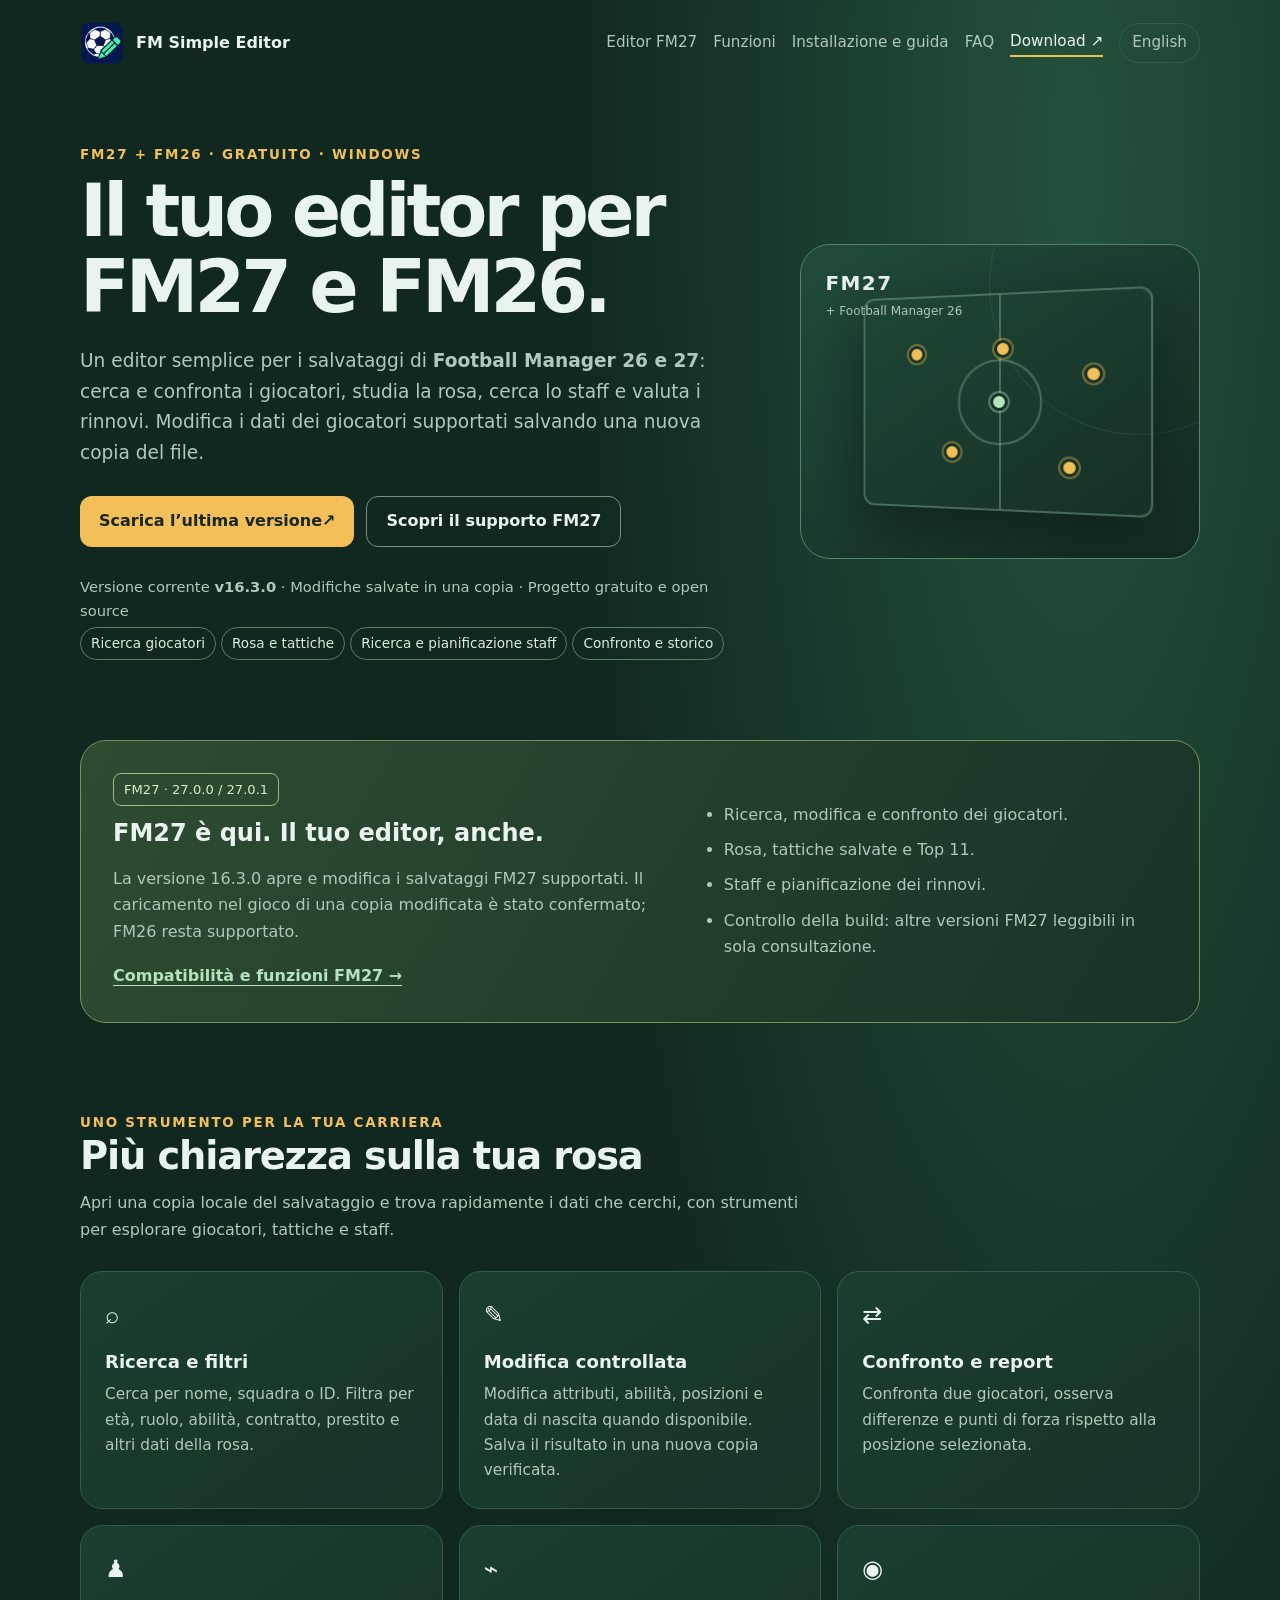
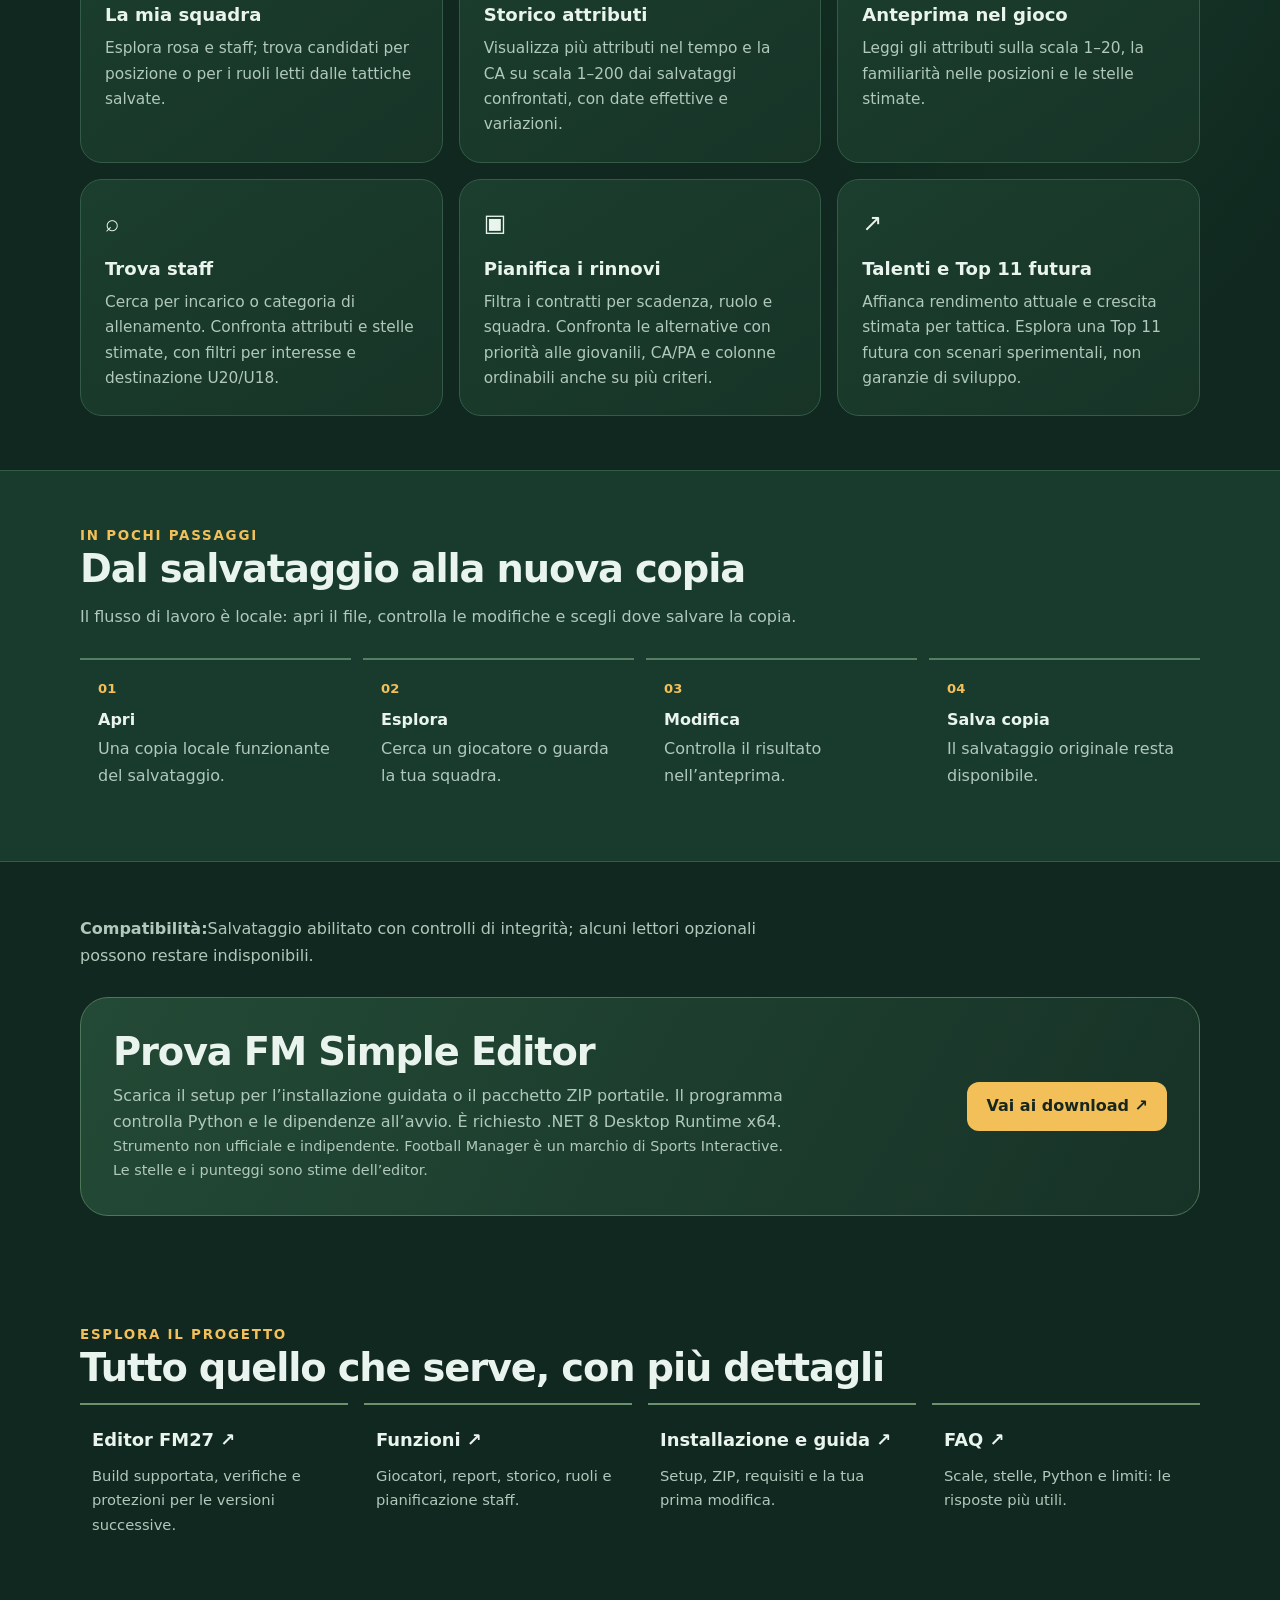
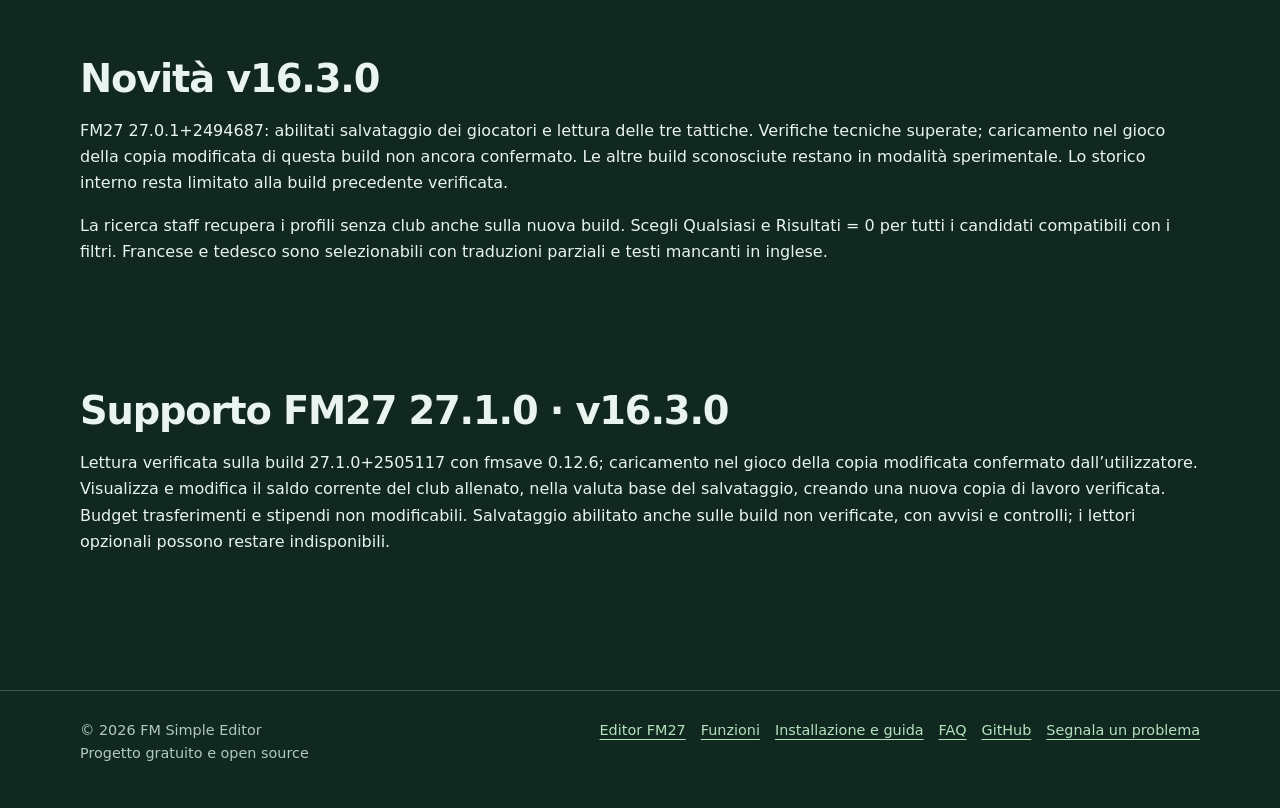
==== commit 036d689d: "Clarify unverified-build saving policy in current documentation" ====
--- a/site/index.html
+++ b/site/index.html
@@ -81,7 +81,7 @@
     <section class="section band" id="come-funziona"><div class="wrap"><div class="eyebrow">In pochi passaggi</div><h2>Dal salvataggio alla nuova copia</h2><p class="lead">Il flusso di lavoro è locale: apri il file, controlla le modifiche e scegli dove salvare la copia.</p>
       <div class="steps"><div class="step"><strong>Apri</strong>Una copia locale funzionante del salvataggio.</div><div class="step"><strong>Esplora</strong>Cerca un giocatore o guarda la tua squadra.</div><div class="step"><strong>Modifica</strong>Controlla il risultato nell’anteprima.</div><div class="step"><strong>Salva copia</strong>Il salvataggio originale resta disponibile.</div></div>
     </div></section>
-    <section class="section wrap"><p class="lead"><strong>Compatibilità:</strong> FM26 e FM27 build 27.0.0+2493426. Caricamento nel gioco di un salvataggio FM27 modificato confermato. Le altre build FM27, quando leggibili, sono disponibili solo in consultazione: modifica e salvataggio restano disabilitati.</p><div class="download"><div><h2>Prova FM Simple Editor</h2><p>Scarica il setup per l’installazione guidata o il pacchetto ZIP portatile. Il programma controlla Python e le dipendenze all’avvio. È richiesto .NET 8 Desktop Runtime x64.</p><p class="disclaimer">Strumento non ufficiale e indipendente. Football Manager è un marchio di Sports Interactive. Le stelle e i punteggi sono stime dell’editor.</p></div><a class="button" href="https://github.com/hierro1981/FM26SimpleEditor/releases/latest">Vai ai download ↗</a></div></section>
+    <section class="section wrap"><p class="lead"><strong>Compatibilità:</strong>Salvataggio abilitato con controlli di integrità; alcuni lettori opzionali possono restare indisponibili.</p><div class="download"><div><h2>Prova FM Simple Editor</h2><p>Scarica il setup per l’installazione guidata o il pacchetto ZIP portatile. Il programma controlla Python e le dipendenze all’avvio. È richiesto .NET 8 Desktop Runtime x64.</p><p class="disclaimer">Strumento non ufficiale e indipendente. Football Manager è un marchio di Sports Interactive. Le stelle e i punteggi sono stime dell’editor.</p></div><a class="button" href="https://github.com/hierro1981/FM26SimpleEditor/releases/latest">Vai ai download ↗</a></div></section>
   <section class="section wrap"><div class="eyebrow">Esplora il progetto</div><h2>Tutto quello che serve, con più dettagli</h2><div class="explore"><a href="fm27/"><strong>Editor FM27 ↗</strong><span>Build supportata, verifiche e protezioni per le versioni successive.</span></a><a href="funzioni/"><strong>Funzioni ↗</strong><span>Giocatori, report, storico, ruoli e pianificazione staff.</span></a><a href="guida/"><strong>Installazione e guida ↗</strong><span>Setup, ZIP, requisiti e la tua prima modifica.</span></a><a href="faq/"><strong>FAQ ↗</strong><span>Scale, stelle, Python e limiti: le risposte più utili.</span></a></div></section><section class="section wrap"><h2>Novità v16.3.0</h2><p>FM27 27.0.1+2494687: abilitati salvataggio dei giocatori e lettura delle tre tattiche. Verifiche tecniche superate; caricamento nel gioco della copia modificata di questa build non ancora confermato. Le altre build sconosciute restano in modalità sperimentale. Lo storico interno resta limitato alla build precedente verificata.</p><p>La ricerca staff recupera i profili senza club anche sulla nuova build. Scegli Qualsiasi e Risultati = 0 per tutti i candidati compatibili con i filtri. Francese e tedesco sono selezionabili con traduzioni parziali e testi mancanti in inglese.</p></section><section class="section wrap"><h2>Supporto FM27 27.1.0 · v16.3.0</h2><p>Lettura verificata sulla build 27.1.0+2505117 con fmsave 0.12.6; caricamento nel gioco della copia modificata confermato dall’utilizzatore. Visualizza e modifica il saldo corrente del club allenato, nella valuta base del salvataggio, creando una nuova copia di lavoro verificata. Budget trasferimenti e stipendi non modificabili. Salvataggio abilitato anche sulle build non verificate, con avvisi e controlli; i lettori opzionali possono restare indisponibili.</p></section></main>
   <footer class="footer"><div class="wrap footerrow"><span>© 2026 FM Simple Editor<br>Progetto gratuito e open source</span><nav class="footerlinks" aria-label="Footer"><a href="fm27/">Editor FM27</a><a href="funzioni/">Funzioni</a><a href="guida/">Installazione e guida</a><a href="faq/">FAQ</a><a href="https://github.com/hierro1981/FM26SimpleEditor">GitHub</a><a href="https://github.com/hierro1981/FM26SimpleEditor/issues">Segnala un problema</a></nav></div></footer>
 </body>
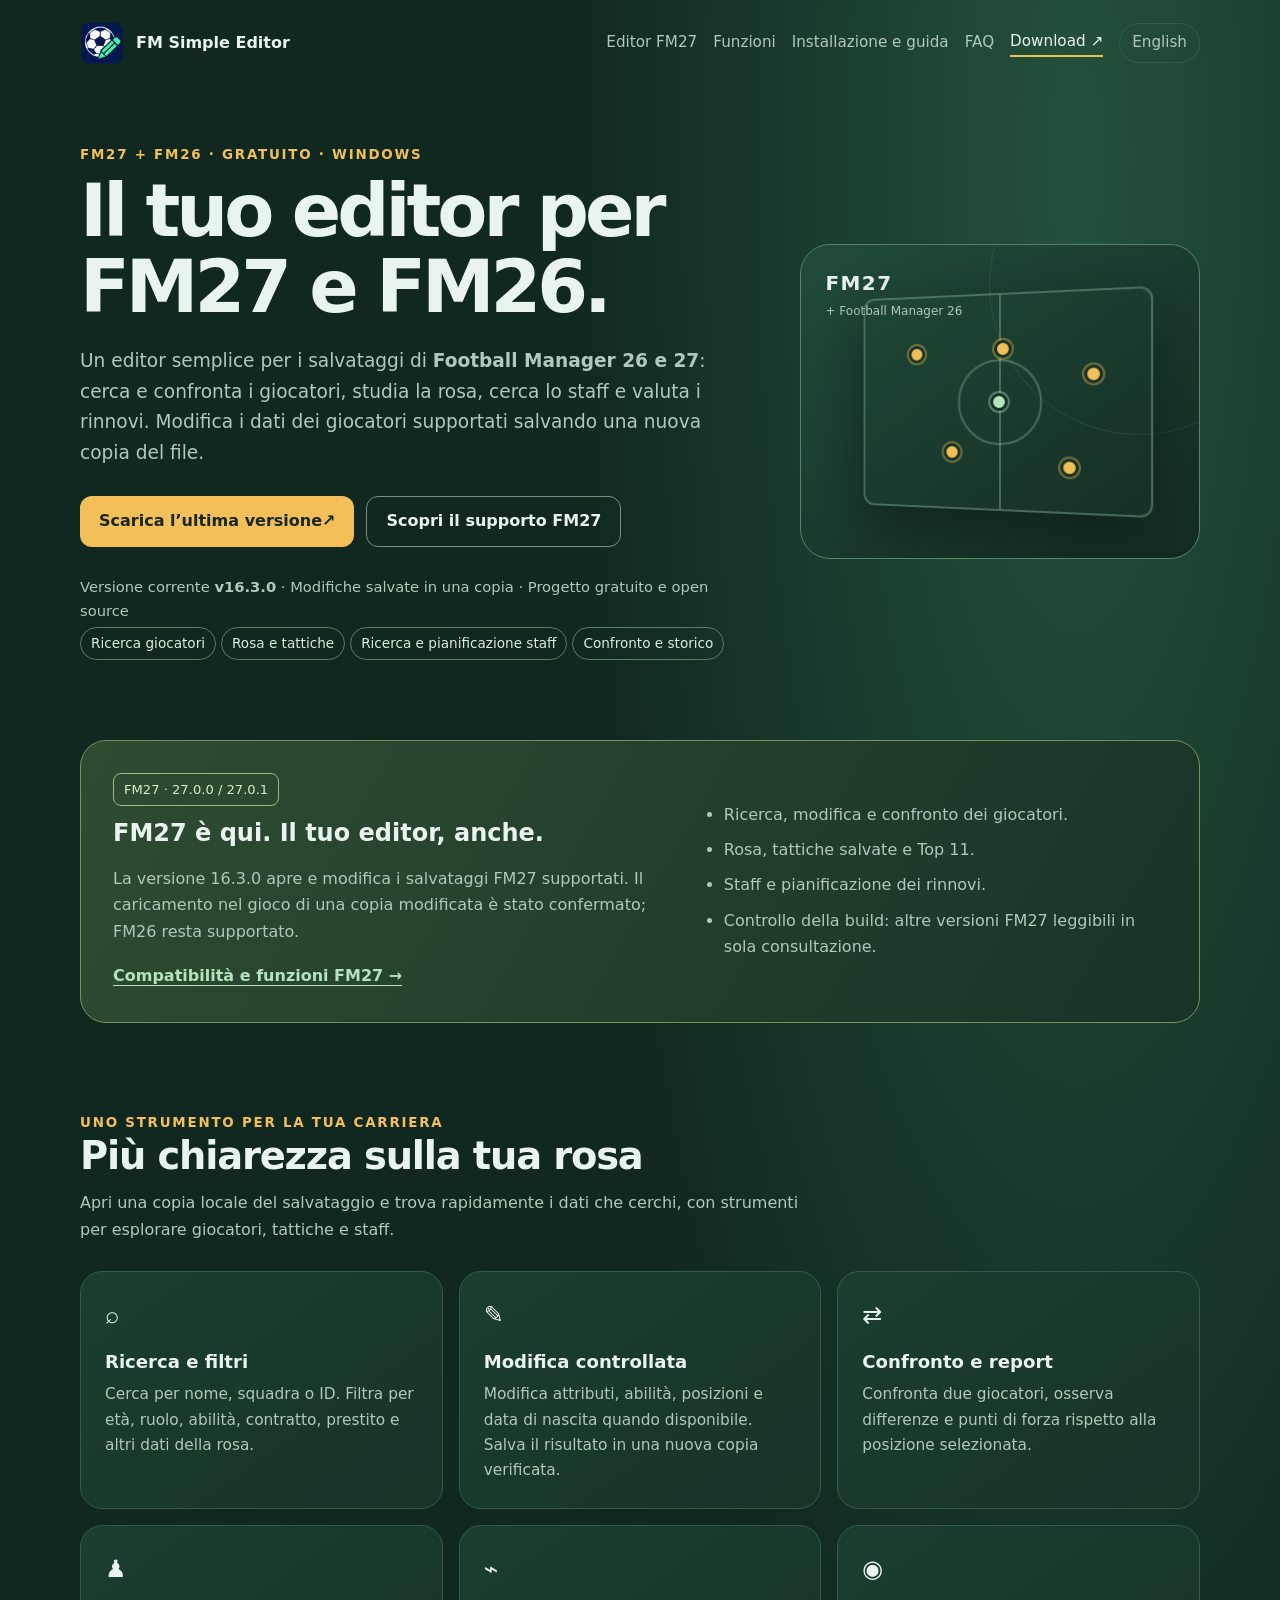
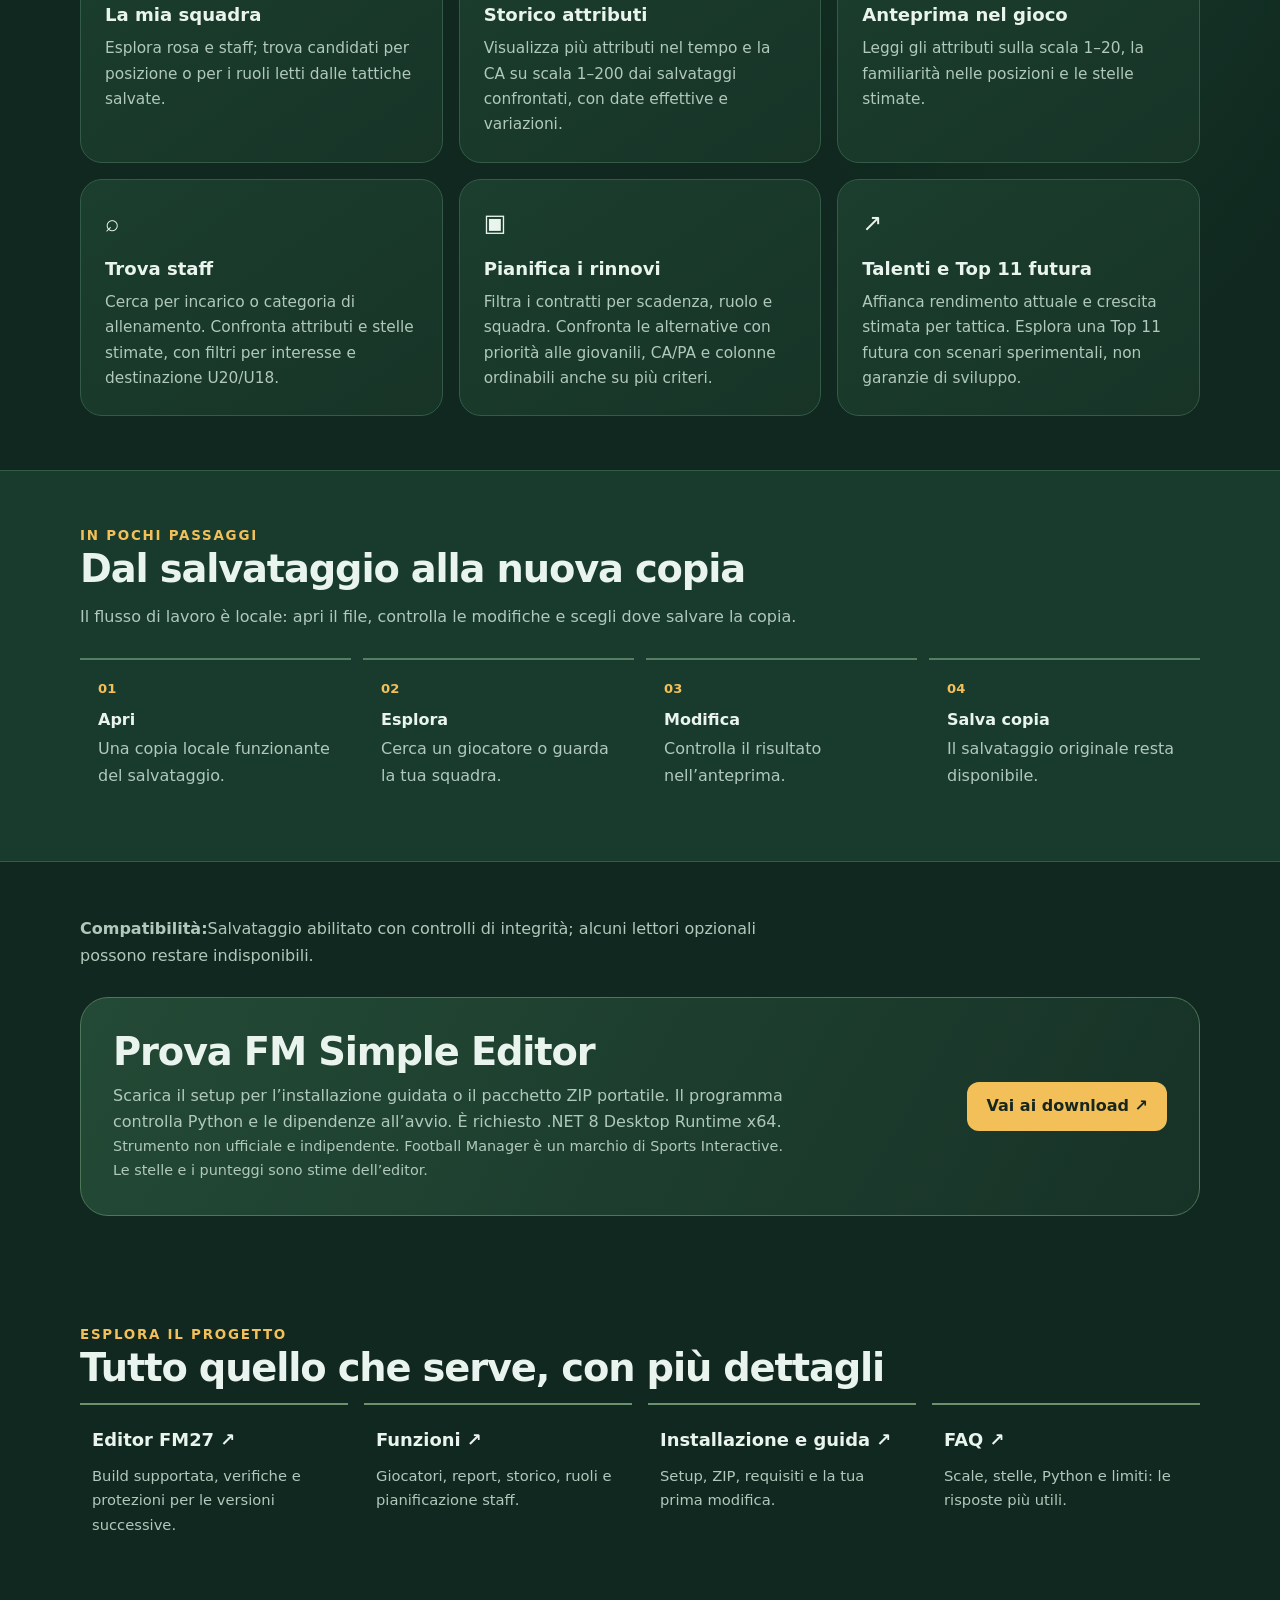
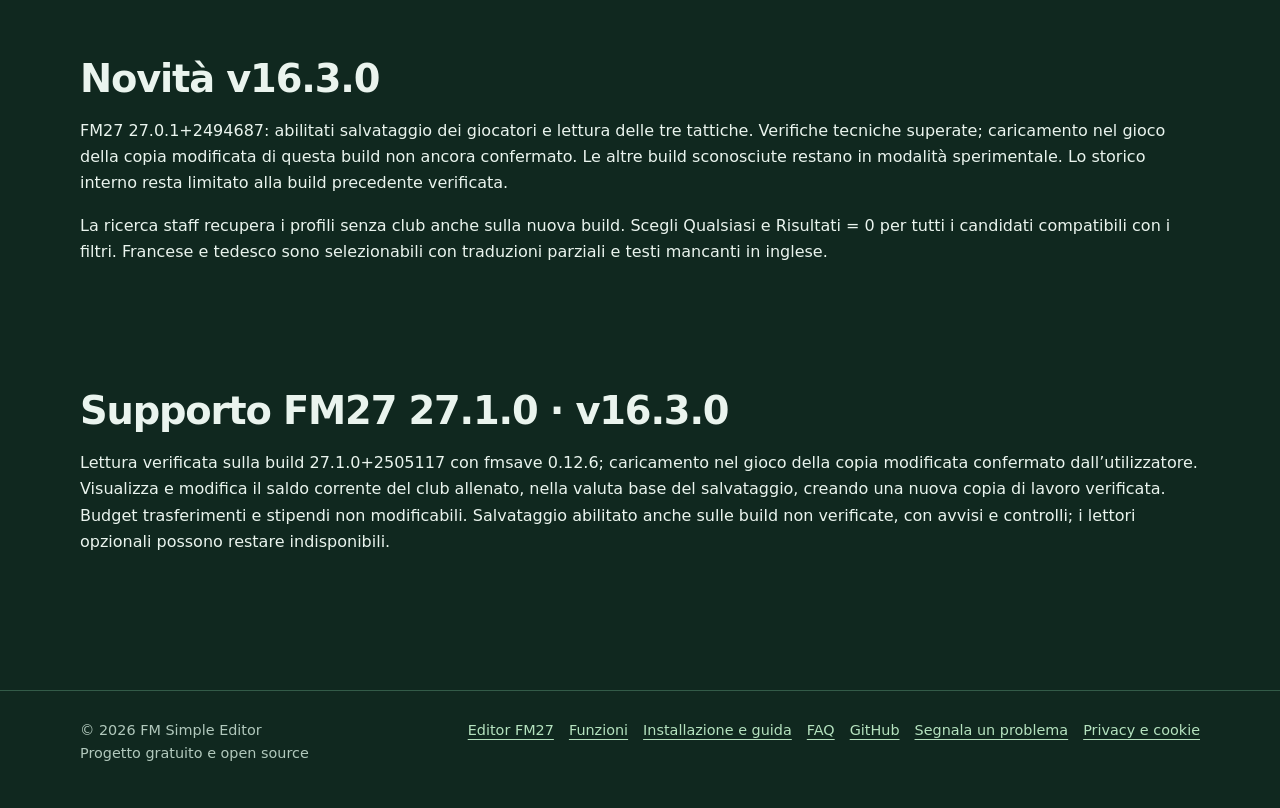
==== commit 9c7a2fa9: "Preserve dedicated website analytics and shared privacy footer during site refresh" ====
--- a/site/index.html
+++ b/site/index.html
@@ -51,6 +51,12 @@
 }
   </script>
   <link rel="stylesheet" href="assets/site.css">
+<!-- Privacy-friendly analytics by Plausible -->
+<script async src="https://stats.ramaya.org/js/pa-GnJzQ6dfLJP9XAEv3MbV9.js"></script>
+<script>
+  window.plausible=window.plausible||function(){(plausible.q=plausible.q||[]).push(arguments)},plausible.init=plausible.init||function(i){plausible.o=i||{}};
+  plausible.init()
+</script>
 </head>
 <body>
   <a class="skip" href="#main">Vai al contenuto</a><header class="wrap nav"><a class="brand" href="./" aria-label="FM Simple Editor, home"><img src="assets/icon.png" alt="" width="44" height="44"><span>FM Simple Editor</span></a><nav class="navlinks" aria-label="Navigazione principale"><a href="fm27/">Editor FM27</a><a href="funzioni/">Funzioni</a><a href="guida/">Installazione e guida</a><a href="faq/">FAQ</a><a class="nav-download" href="https://github.com/hierro1981/FM26SimpleEditor/releases/latest">Download ↗</a><a class="lang" href="en/" lang="en" hreflang="en">English</a></nav></header>
@@ -83,6 +89,6 @@
     </div></section>
     <section class="section wrap"><p class="lead"><strong>Compatibilità:</strong>Salvataggio abilitato con controlli di integrità; alcuni lettori opzionali possono restare indisponibili.</p><div class="download"><div><h2>Prova FM Simple Editor</h2><p>Scarica il setup per l’installazione guidata o il pacchetto ZIP portatile. Il programma controlla Python e le dipendenze all’avvio. È richiesto .NET 8 Desktop Runtime x64.</p><p class="disclaimer">Strumento non ufficiale e indipendente. Football Manager è un marchio di Sports Interactive. Le stelle e i punteggi sono stime dell’editor.</p></div><a class="button" href="https://github.com/hierro1981/FM26SimpleEditor/releases/latest">Vai ai download ↗</a></div></section>
   <section class="section wrap"><div class="eyebrow">Esplora il progetto</div><h2>Tutto quello che serve, con più dettagli</h2><div class="explore"><a href="fm27/"><strong>Editor FM27 ↗</strong><span>Build supportata, verifiche e protezioni per le versioni successive.</span></a><a href="funzioni/"><strong>Funzioni ↗</strong><span>Giocatori, report, storico, ruoli e pianificazione staff.</span></a><a href="guida/"><strong>Installazione e guida ↗</strong><span>Setup, ZIP, requisiti e la tua prima modifica.</span></a><a href="faq/"><strong>FAQ ↗</strong><span>Scale, stelle, Python e limiti: le risposte più utili.</span></a></div></section><section class="section wrap"><h2>Novità v16.3.0</h2><p>FM27 27.0.1+2494687: abilitati salvataggio dei giocatori e lettura delle tre tattiche. Verifiche tecniche superate; caricamento nel gioco della copia modificata di questa build non ancora confermato. Le altre build sconosciute restano in modalità sperimentale. Lo storico interno resta limitato alla build precedente verificata.</p><p>La ricerca staff recupera i profili senza club anche sulla nuova build. Scegli Qualsiasi e Risultati = 0 per tutti i candidati compatibili con i filtri. Francese e tedesco sono selezionabili con traduzioni parziali e testi mancanti in inglese.</p></section><section class="section wrap"><h2>Supporto FM27 27.1.0 · v16.3.0</h2><p>Lettura verificata sulla build 27.1.0+2505117 con fmsave 0.12.6; caricamento nel gioco della copia modificata confermato dall’utilizzatore. Visualizza e modifica il saldo corrente del club allenato, nella valuta base del salvataggio, creando una nuova copia di lavoro verificata. Budget trasferimenti e stipendi non modificabili. Salvataggio abilitato anche sulle build non verificate, con avvisi e controlli; i lettori opzionali possono restare indisponibili.</p></section></main>
-  <footer class="footer"><div class="wrap footerrow"><span>© 2026 FM Simple Editor<br>Progetto gratuito e open source</span><nav class="footerlinks" aria-label="Footer"><a href="fm27/">Editor FM27</a><a href="funzioni/">Funzioni</a><a href="guida/">Installazione e guida</a><a href="faq/">FAQ</a><a href="https://github.com/hierro1981/FM26SimpleEditor">GitHub</a><a href="https://github.com/hierro1981/FM26SimpleEditor/issues">Segnala un problema</a></nav></div></footer>
+  <footer class="footer"><div class="wrap footerrow"><span>© 2026 FM Simple Editor<br>Progetto gratuito e open source</span><nav class="footerlinks" aria-label="Footer"><a href="fm27/">Editor FM27</a><a href="funzioni/">Funzioni</a><a href="guida/">Installazione e guida</a><a href="faq/">FAQ</a><a href="https://github.com/hierro1981/FM26SimpleEditor">GitHub</a><a href="https://github.com/hierro1981/FM26SimpleEditor/issues">Segnala un problema</a><a href="https://ramaya.org/privacy.html">Privacy e cookie</a></nav></div></footer>
 </body>
 </html>
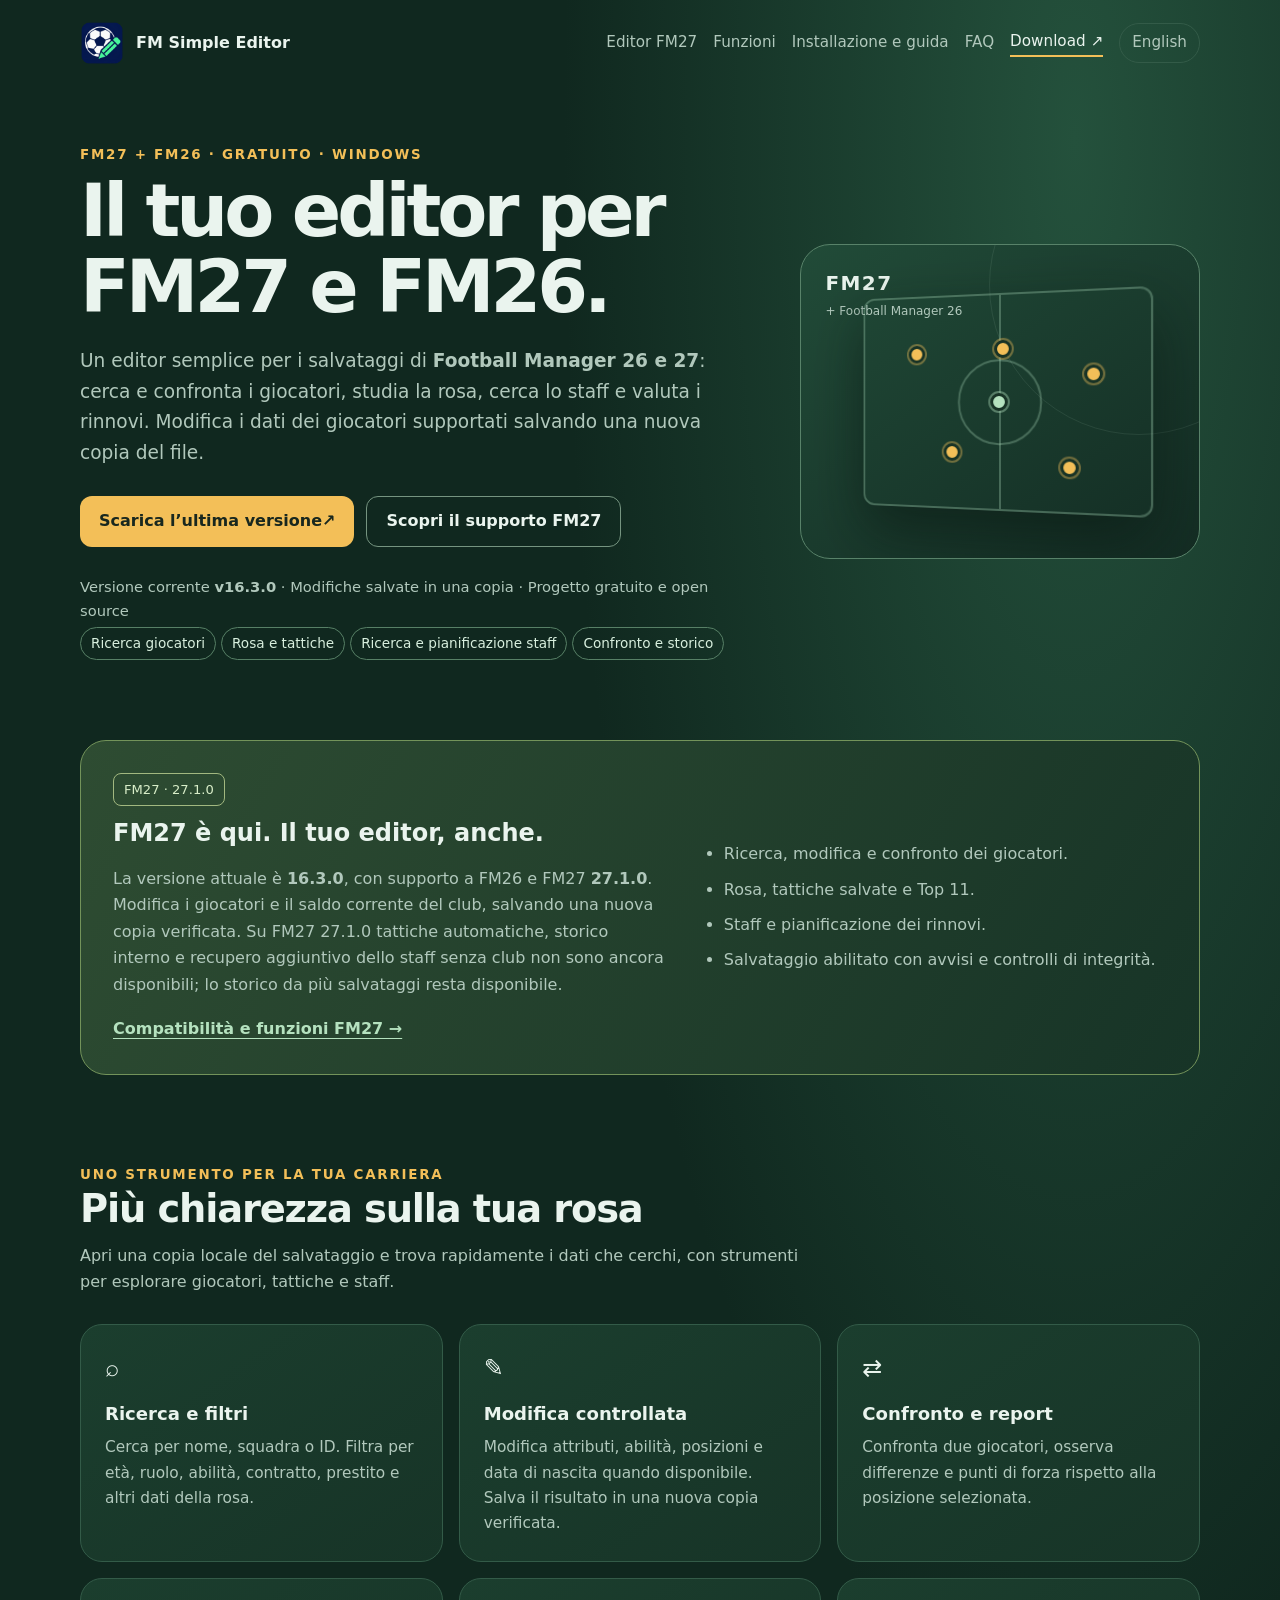
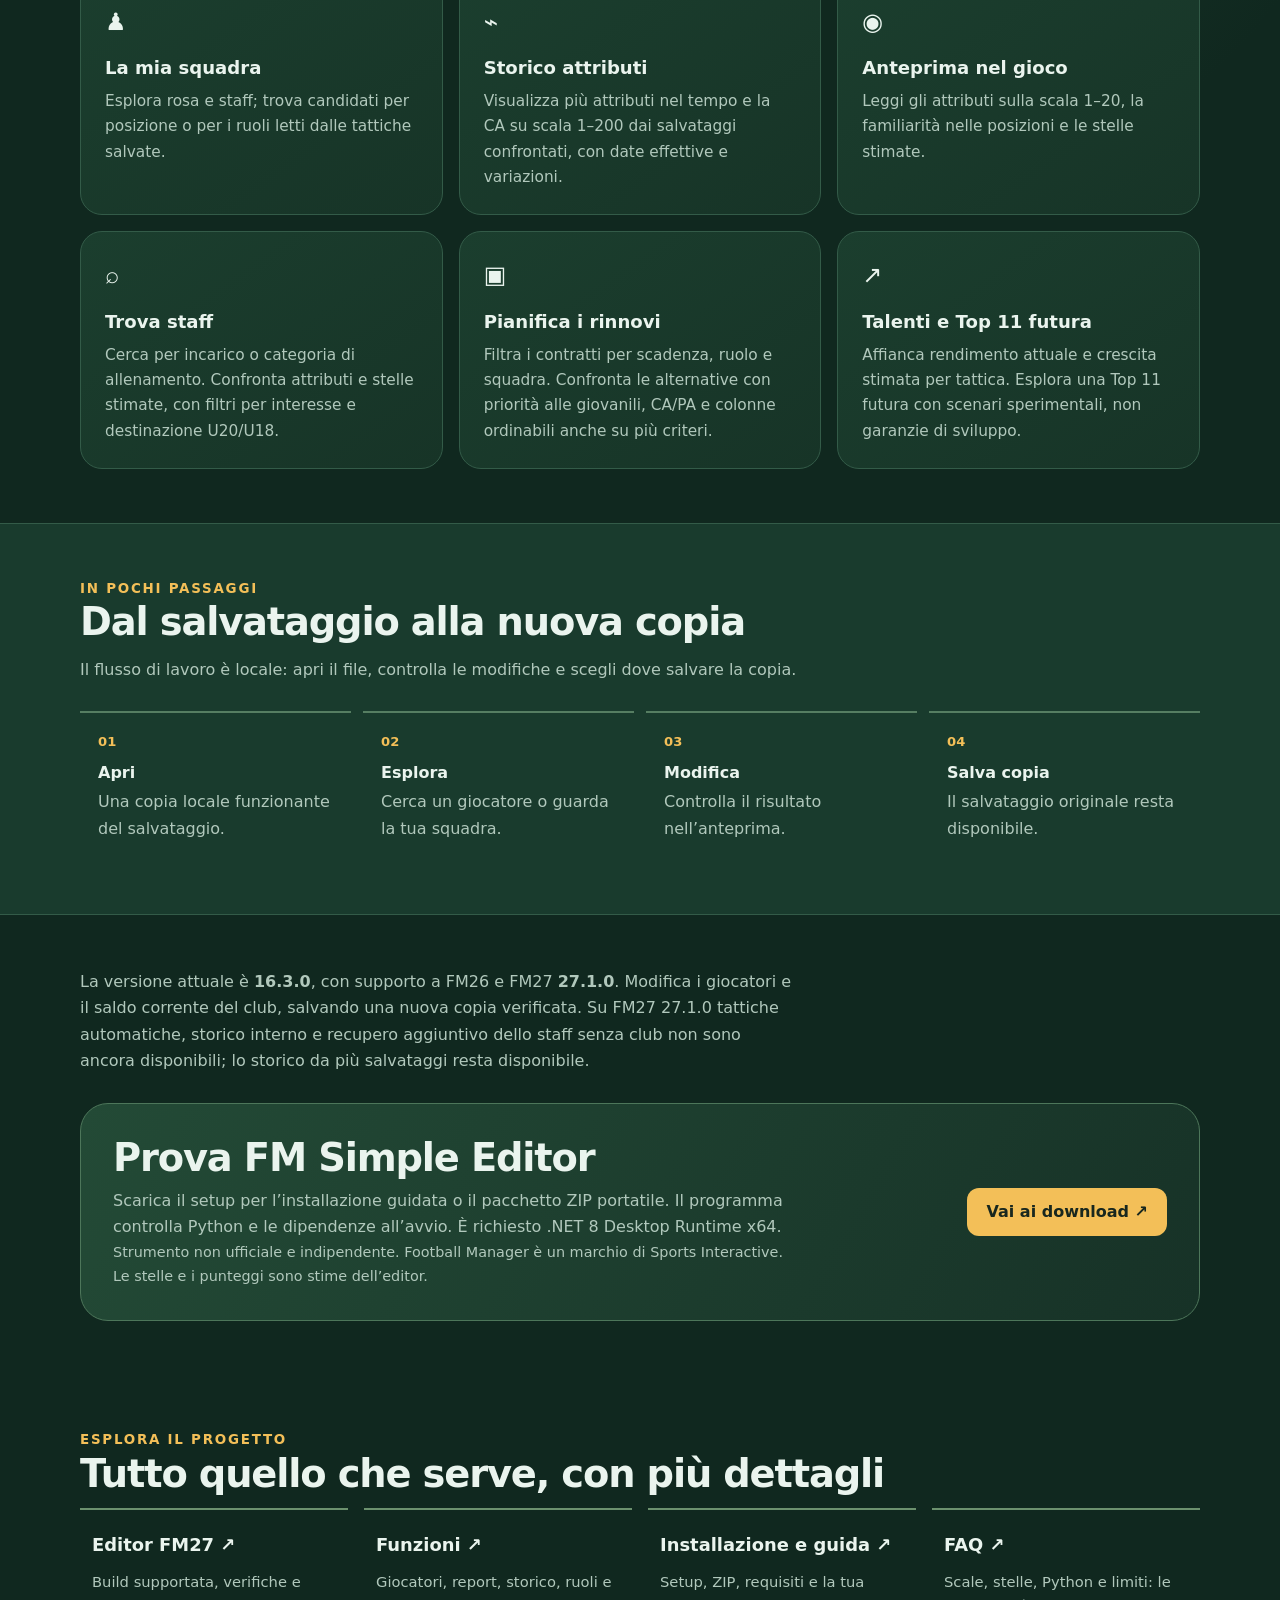
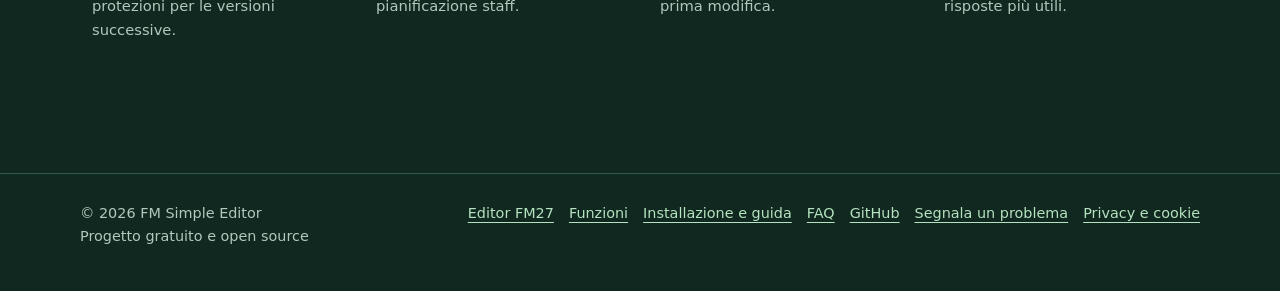
==== commit 15df63f9: "Reconcile README and website with current v16.3.0 features and limitations" ====
--- a/site/index.html
+++ b/site/index.html
@@ -71,7 +71,7 @@
       </div>
       <div class="art" role="img" aria-label="Illustrazione di un campo da calcio con posizioni dei giocatori"><div class="edition-mark">FM27 <small>+ Football Manager 26</small></div><div class="orbit"></div><div class="pitch"><i class="dot d1"></i><i class="dot d2"></i><i class="dot d3"></i><i class="dot d4"></i><i class="dot d5"></i><i class="dot d6"></i></div></div>
     </section>
-    <section class="wrap section-tight"><div class="spotlight"><div><span class="build-badge">FM27 · 27.0.0 / 27.0.1</span><h2>FM27 è qui. Il tuo editor, anche.</h2><p>La versione 16.3.0 apre e modifica i salvataggi FM27 supportati. Il caricamento nel gioco di una copia modificata è stato confermato; FM26 resta supportato.</p><a href="fm27/" class="text-link">Compatibilità e funzioni FM27 →</a></div><ul class="compact-list"><li>Ricerca, modifica e confronto dei giocatori.</li><li>Rosa, tattiche salvate e Top 11.</li><li>Staff e pianificazione dei rinnovi.</li><li>Controllo della build: altre versioni FM27 leggibili in sola consultazione.</li></ul></div></section><section class="section wrap" id="funzioni"><div class="eyebrow">Uno strumento per la tua carriera</div><h2>Più chiarezza sulla tua rosa</h2><p class="lead">Apri una copia locale del salvataggio e trova rapidamente i dati che cerchi, con strumenti per esplorare giocatori, tattiche e staff.</p>
+    <section class="wrap section-tight"><div class="spotlight"><div><span class="build-badge">FM27 · 27.1.0</span><h2>FM27 è qui. Il tuo editor, anche.</h2><p>La versione attuale è <strong>16.3.0</strong>, con supporto a FM26 e FM27 <strong>27.1.0</strong>. Modifica i giocatori e il saldo corrente del club, salvando una nuova copia verificata. Su FM27 27.1.0 tattiche automatiche, storico interno e recupero aggiuntivo dello staff senza club non sono ancora disponibili; lo storico da più salvataggi resta disponibile.</p><a href="fm27/" class="text-link">Compatibilità e funzioni FM27 →</a></div><ul class="compact-list"><li>Ricerca, modifica e confronto dei giocatori.</li><li>Rosa, tattiche salvate e Top 11.</li><li>Staff e pianificazione dei rinnovi.</li><li>Salvataggio abilitato con avvisi e controlli di integrità.</li></ul></div></section><section class="section wrap" id="funzioni"><div class="eyebrow">Uno strumento per la tua carriera</div><h2>Più chiarezza sulla tua rosa</h2><p class="lead">Apri una copia locale del salvataggio e trova rapidamente i dati che cerchi, con strumenti per esplorare giocatori, tattiche e staff.</p>
       <div class="grid">
         <article class="card"><div class="icon" aria-hidden="true">⌕</div><h3>Ricerca e filtri</h3><p>Cerca per nome, squadra o ID. Filtra per età, ruolo, abilità, contratto, prestito e altri dati della rosa.</p></article>
         <article class="card"><div class="icon" aria-hidden="true">✎</div><h3>Modifica controllata</h3><p>Modifica attributi, abilità, posizioni e data di nascita quando disponibile. Salva il risultato in una nuova copia verificata.</p></article>
@@ -87,8 +87,8 @@
     <section class="section band" id="come-funziona"><div class="wrap"><div class="eyebrow">In pochi passaggi</div><h2>Dal salvataggio alla nuova copia</h2><p class="lead">Il flusso di lavoro è locale: apri il file, controlla le modifiche e scegli dove salvare la copia.</p>
       <div class="steps"><div class="step"><strong>Apri</strong>Una copia locale funzionante del salvataggio.</div><div class="step"><strong>Esplora</strong>Cerca un giocatore o guarda la tua squadra.</div><div class="step"><strong>Modifica</strong>Controlla il risultato nell’anteprima.</div><div class="step"><strong>Salva copia</strong>Il salvataggio originale resta disponibile.</div></div>
     </div></section>
-    <section class="section wrap"><p class="lead"><strong>Compatibilità:</strong>Salvataggio abilitato con controlli di integrità; alcuni lettori opzionali possono restare indisponibili.</p><div class="download"><div><h2>Prova FM Simple Editor</h2><p>Scarica il setup per l’installazione guidata o il pacchetto ZIP portatile. Il programma controlla Python e le dipendenze all’avvio. È richiesto .NET 8 Desktop Runtime x64.</p><p class="disclaimer">Strumento non ufficiale e indipendente. Football Manager è un marchio di Sports Interactive. Le stelle e i punteggi sono stime dell’editor.</p></div><a class="button" href="https://github.com/hierro1981/FM26SimpleEditor/releases/latest">Vai ai download ↗</a></div></section>
-  <section class="section wrap"><div class="eyebrow">Esplora il progetto</div><h2>Tutto quello che serve, con più dettagli</h2><div class="explore"><a href="fm27/"><strong>Editor FM27 ↗</strong><span>Build supportata, verifiche e protezioni per le versioni successive.</span></a><a href="funzioni/"><strong>Funzioni ↗</strong><span>Giocatori, report, storico, ruoli e pianificazione staff.</span></a><a href="guida/"><strong>Installazione e guida ↗</strong><span>Setup, ZIP, requisiti e la tua prima modifica.</span></a><a href="faq/"><strong>FAQ ↗</strong><span>Scale, stelle, Python e limiti: le risposte più utili.</span></a></div></section><section class="section wrap"><h2>Novità v16.3.0</h2><p>FM27 27.0.1+2494687: abilitati salvataggio dei giocatori e lettura delle tre tattiche. Verifiche tecniche superate; caricamento nel gioco della copia modificata di questa build non ancora confermato. Le altre build sconosciute restano in modalità sperimentale. Lo storico interno resta limitato alla build precedente verificata.</p><p>La ricerca staff recupera i profili senza club anche sulla nuova build. Scegli Qualsiasi e Risultati = 0 per tutti i candidati compatibili con i filtri. Francese e tedesco sono selezionabili con traduzioni parziali e testi mancanti in inglese.</p></section><section class="section wrap"><h2>Supporto FM27 27.1.0 · v16.3.0</h2><p>Lettura verificata sulla build 27.1.0+2505117 con fmsave 0.12.6; caricamento nel gioco della copia modificata confermato dall’utilizzatore. Visualizza e modifica il saldo corrente del club allenato, nella valuta base del salvataggio, creando una nuova copia di lavoro verificata. Budget trasferimenti e stipendi non modificabili. Salvataggio abilitato anche sulle build non verificate, con avvisi e controlli; i lettori opzionali possono restare indisponibili.</p></section></main>
+    <section class="section wrap"><p class="lead">La versione attuale è <strong>16.3.0</strong>, con supporto a FM26 e FM27 <strong>27.1.0</strong>. Modifica i giocatori e il saldo corrente del club, salvando una nuova copia verificata. Su FM27 27.1.0 tattiche automatiche, storico interno e recupero aggiuntivo dello staff senza club non sono ancora disponibili; lo storico da più salvataggi resta disponibile.</p><div class="download"><div><h2>Prova FM Simple Editor</h2><p>Scarica il setup per l’installazione guidata o il pacchetto ZIP portatile. Il programma controlla Python e le dipendenze all’avvio. È richiesto .NET 8 Desktop Runtime x64.</p><p class="disclaimer">Strumento non ufficiale e indipendente. Football Manager è un marchio di Sports Interactive. Le stelle e i punteggi sono stime dell’editor.</p></div><a class="button" href="https://github.com/hierro1981/FM26SimpleEditor/releases/latest">Vai ai download ↗</a></div></section>
+  <section class="section wrap"><div class="eyebrow">Esplora il progetto</div><h2>Tutto quello che serve, con più dettagli</h2><div class="explore"><a href="fm27/"><strong>Editor FM27 ↗</strong><span>Build supportata, verifiche e protezioni per le versioni successive.</span></a><a href="funzioni/"><strong>Funzioni ↗</strong><span>Giocatori, report, storico, ruoli e pianificazione staff.</span></a><a href="guida/"><strong>Installazione e guida ↗</strong><span>Setup, ZIP, requisiti e la tua prima modifica.</span></a><a href="faq/"><strong>FAQ ↗</strong><span>Scale, stelle, Python e limiti: le risposte più utili.</span></a></div></section></main>
   <footer class="footer"><div class="wrap footerrow"><span>© 2026 FM Simple Editor<br>Progetto gratuito e open source</span><nav class="footerlinks" aria-label="Footer"><a href="fm27/">Editor FM27</a><a href="funzioni/">Funzioni</a><a href="guida/">Installazione e guida</a><a href="faq/">FAQ</a><a href="https://github.com/hierro1981/FM26SimpleEditor">GitHub</a><a href="https://github.com/hierro1981/FM26SimpleEditor/issues">Segnala un problema</a><a href="https://ramaya.org/privacy.html">Privacy e cookie</a></nav></div></footer>
 </body>
 </html>
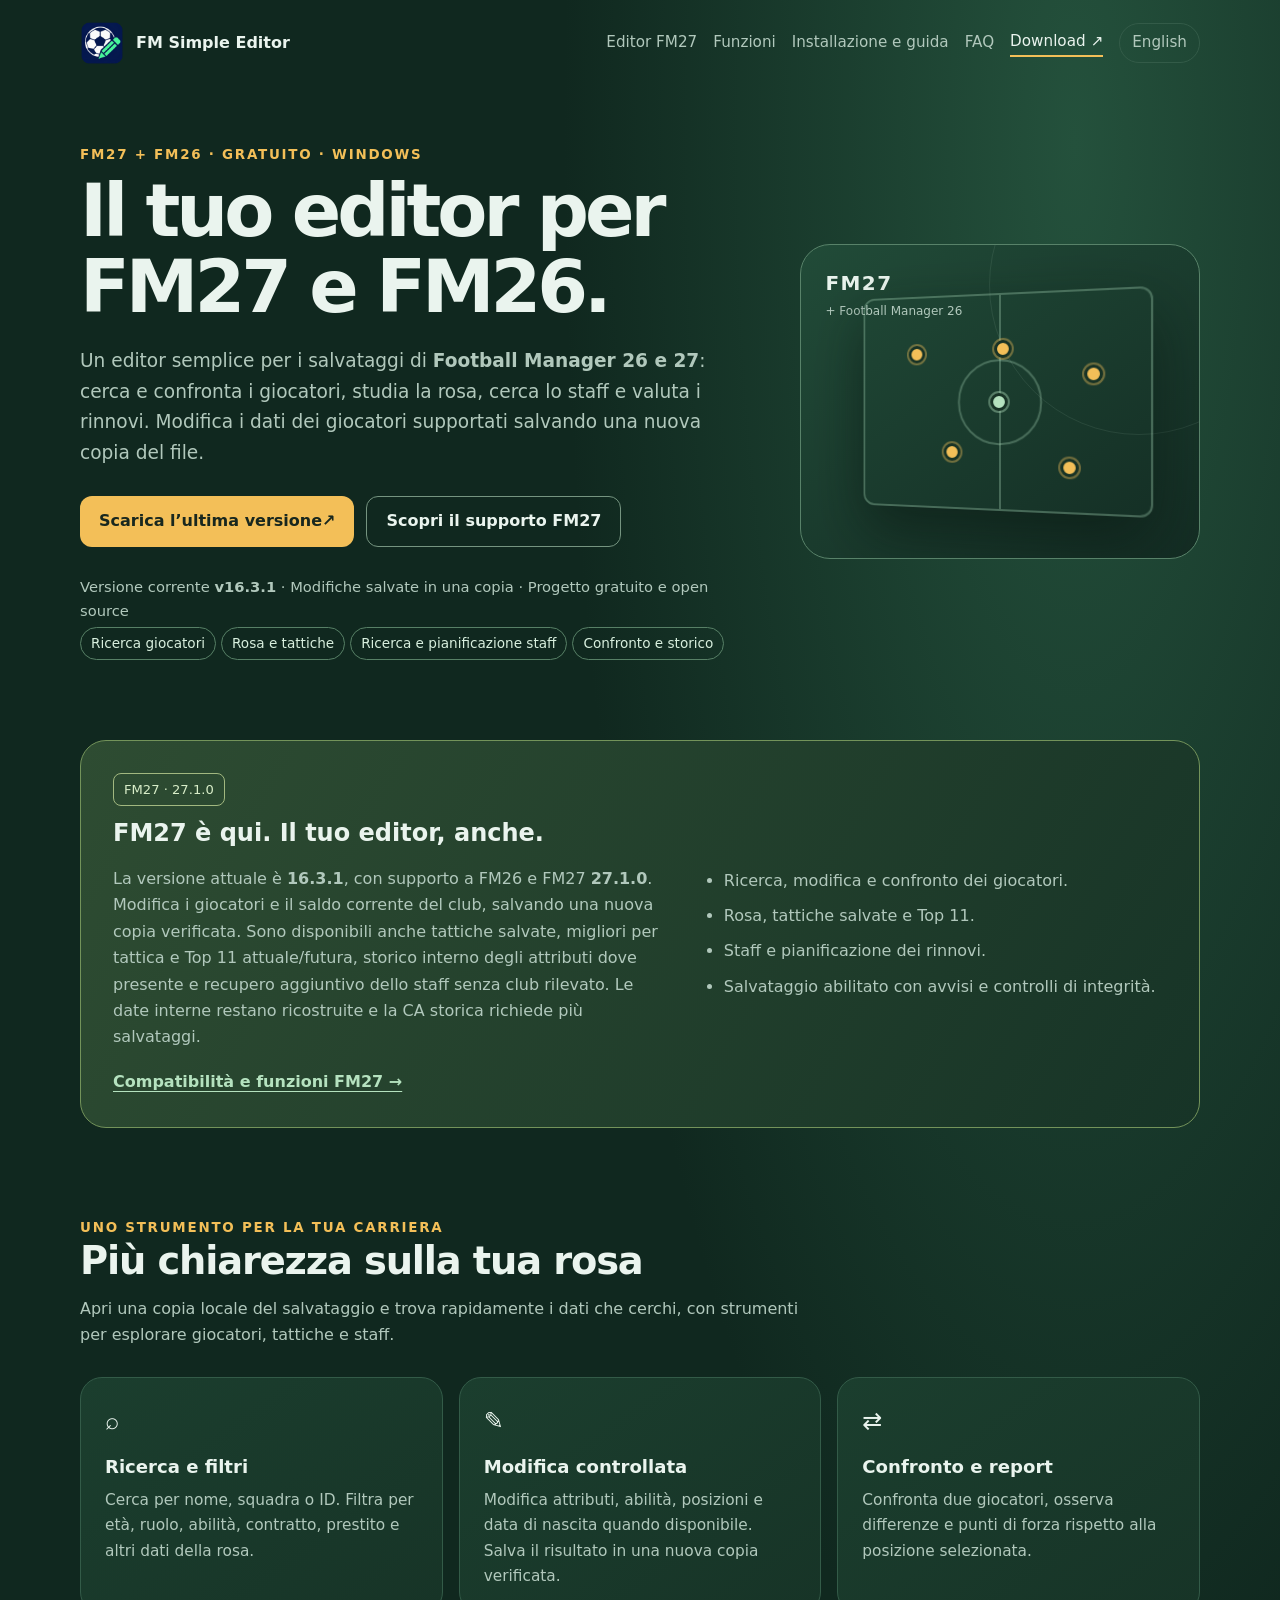
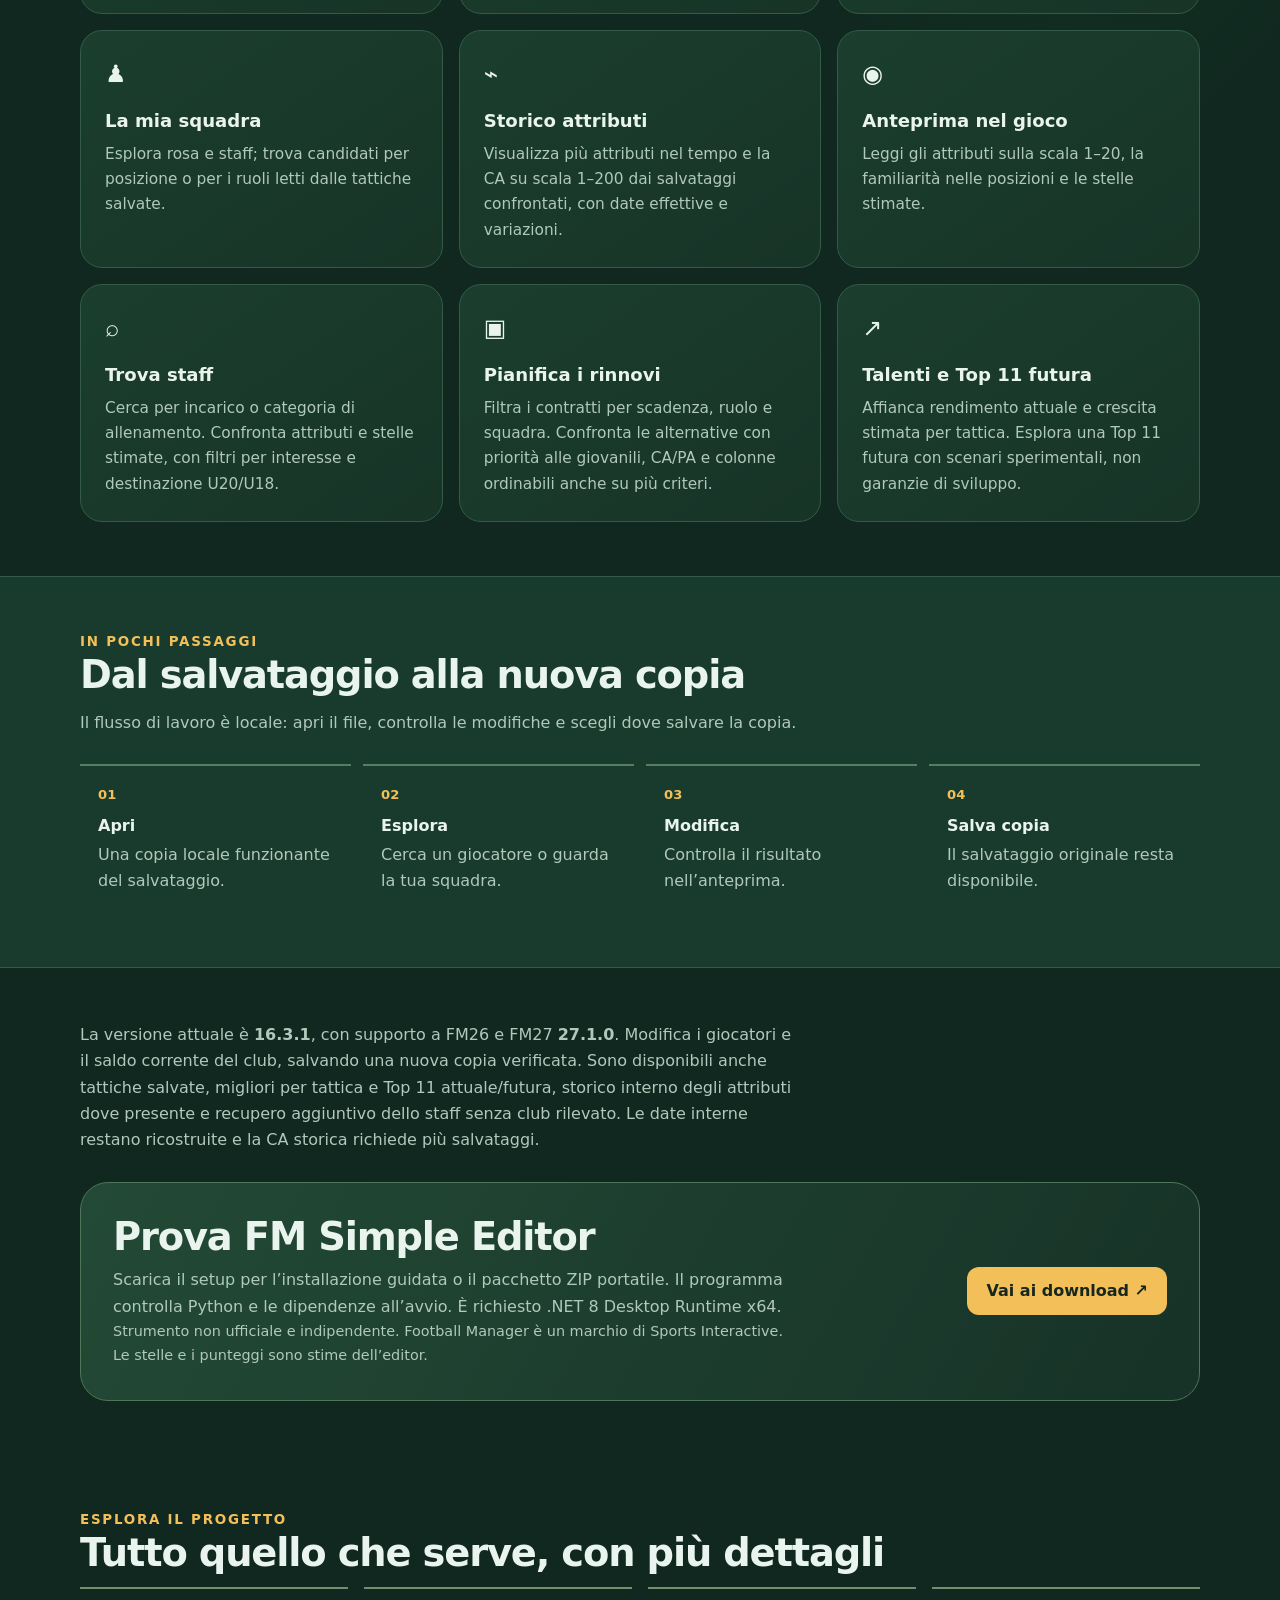
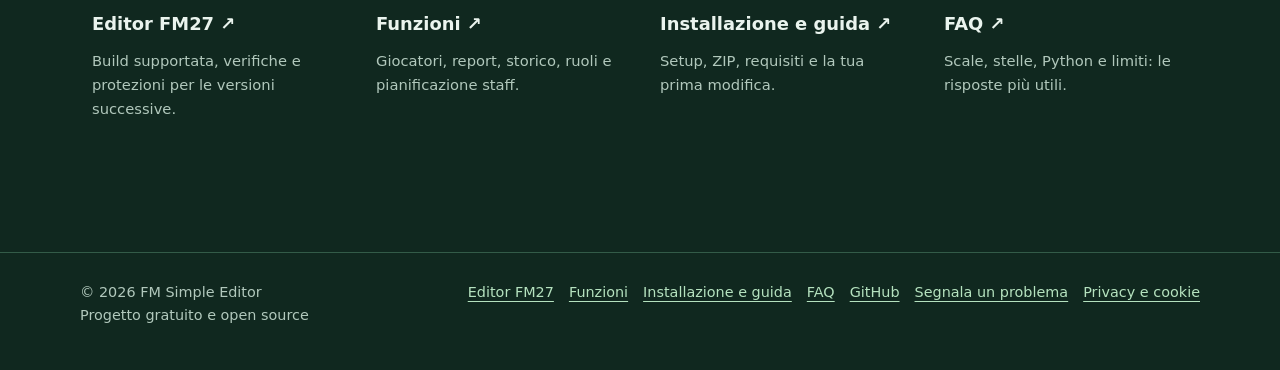
==== commit 71d7557c: "Restore verified FM27 27.1 optional readers and fix fmsave staff recovery (16.3.1)" ====
--- a/site/index.html
+++ b/site/index.html
@@ -18,38 +18,8 @@
   <meta property="og:url" content="https://fmeditor.ramaya.org/">
   <meta property="og:image" content="https://fmeditor.ramaya.org/assets/icon.png">
   <meta name="twitter:card" content="summary">
-  <script type="application/ld+json">
-{
-  "@context": "https://schema.org",
-  "@type": "WebSite",
-  "name": "FM Simple Editor",
-  "alternateName": "FM26 Simple Save Editor",
-  "url": "https://fmeditor.ramaya.org/"
-}
-  </script>
-  <script type="application/ld+json">
-{
-  "@context": "https://schema.org",
-  "@type": "SoftwareApplication",
-  "name": "FM Simple Editor",
-  "applicationCategory": "UtilitiesApplication",
-  "operatingSystem": "Windows 10, Windows 11",
-  "inLanguage": [
-    "it",
-    "en"
-  ],
-  "isAccessibleForFree": true,
-  "offers": {
-    "@type": "Offer",
-    "price": "0",
-    "priceCurrency": "EUR"
-  },
-  "downloadUrl": "https://github.com/hierro1981/FM26SimpleEditor/releases/latest",
-  "codeRepository": "https://github.com/hierro1981/FM26SimpleEditor",
-  "description": "Editor gratuito per modificare e confrontare giocatori, esplorare tattiche e cercare e pianificare lo staff nei salvataggi locali di Football Manager 26 e 27.",
-  "softwareVersion": "16.3.0"
-}
-  </script>
+  <script type="application/ld+json">{"@context": "https://schema.org", "@type": "WebSite", "name": "FM Simple Editor", "alternateName": "FM26 Simple Save Editor", "url": "https://fmeditor.ramaya.org/"}</script>
+  <script type="application/ld+json">{"@context": "https://schema.org", "@type": "SoftwareApplication", "name": "FM Simple Editor", "applicationCategory": "UtilitiesApplication", "operatingSystem": "Windows 10, Windows 11", "inLanguage": ["it", "en"], "isAccessibleForFree": true, "offers": {"@type": "Offer", "price": "0", "priceCurrency": "EUR"}, "downloadUrl": "https://github.com/hierro1981/FM26SimpleEditor/releases/latest", "codeRepository": "https://github.com/hierro1981/FM26SimpleEditor", "description": "Editor gratuito per modificare e confrontare giocatori, esplorare tattiche e cercare e pianificare lo staff nei salvataggi locali di Football Manager 26 e 27.", "softwareVersion": "16.3.1"}</script>
   <link rel="stylesheet" href="assets/site.css">
 <!-- Privacy-friendly analytics by Plausible -->
 <script async src="https://stats.ramaya.org/js/pa-GnJzQ6dfLJP9XAEv3MbV9.js"></script>
@@ -66,12 +36,12 @@
         <h1>Il tuo editor per<br>FM27 e FM26.</h1>
         <p>Un editor semplice per i salvataggi di <strong>Football Manager 26 e 27</strong>: cerca e confronta i giocatori, studia la rosa, cerca lo staff e valuta i rinnovi. Modifica i dati dei giocatori supportati salvando una nuova copia del file.</p>
         <div class="actions"><a class="button" href="https://github.com/hierro1981/FM26SimpleEditor/releases/latest">Scarica l’ultima versione <span aria-hidden="true"> ↗</span></a><a class="button secondary" href="fm27/">Scopri il supporto FM27</a></div>
-        <div class="meta">Versione corrente <strong>v16.3.0</strong> · Modifiche salvate in una copia · Progetto gratuito e open source</div>
+        <div class="meta">Versione corrente <strong>v16.3.1</strong> · Modifiche salvate in una copia · Progetto gratuito e open source</div>
         <div><span class="pill">Ricerca giocatori</span><span class="pill">Rosa e tattiche</span><span class="pill">Ricerca e pianificazione staff</span><span class="pill">Confronto e storico</span></div>
       </div>
       <div class="art" role="img" aria-label="Illustrazione di un campo da calcio con posizioni dei giocatori"><div class="edition-mark">FM27 <small>+ Football Manager 26</small></div><div class="orbit"></div><div class="pitch"><i class="dot d1"></i><i class="dot d2"></i><i class="dot d3"></i><i class="dot d4"></i><i class="dot d5"></i><i class="dot d6"></i></div></div>
     </section>
-    <section class="wrap section-tight"><div class="spotlight"><div><span class="build-badge">FM27 · 27.1.0</span><h2>FM27 è qui. Il tuo editor, anche.</h2><p>La versione attuale è <strong>16.3.0</strong>, con supporto a FM26 e FM27 <strong>27.1.0</strong>. Modifica i giocatori e il saldo corrente del club, salvando una nuova copia verificata. Su FM27 27.1.0 tattiche automatiche, storico interno e recupero aggiuntivo dello staff senza club non sono ancora disponibili; lo storico da più salvataggi resta disponibile.</p><a href="fm27/" class="text-link">Compatibilità e funzioni FM27 →</a></div><ul class="compact-list"><li>Ricerca, modifica e confronto dei giocatori.</li><li>Rosa, tattiche salvate e Top 11.</li><li>Staff e pianificazione dei rinnovi.</li><li>Salvataggio abilitato con avvisi e controlli di integrità.</li></ul></div></section><section class="section wrap" id="funzioni"><div class="eyebrow">Uno strumento per la tua carriera</div><h2>Più chiarezza sulla tua rosa</h2><p class="lead">Apri una copia locale del salvataggio e trova rapidamente i dati che cerchi, con strumenti per esplorare giocatori, tattiche e staff.</p>
+    <section class="wrap section-tight"><div class="spotlight"><div><span class="build-badge">FM27 · 27.1.0</span><h2>FM27 è qui. Il tuo editor, anche.</h2><p>La versione attuale è <strong>16.3.1</strong>, con supporto a FM26 e FM27 <strong>27.1.0</strong>. Modifica i giocatori e il saldo corrente del club, salvando una nuova copia verificata. Sono disponibili anche tattiche salvate, migliori per tattica e Top 11 attuale/futura, storico interno degli attributi dove presente e recupero aggiuntivo dello staff senza club rilevato. Le date interne restano ricostruite e la CA storica richiede più salvataggi.</p><a href="fm27/" class="text-link">Compatibilità e funzioni FM27 →</a></div><ul class="compact-list"><li>Ricerca, modifica e confronto dei giocatori.</li><li>Rosa, tattiche salvate e Top 11.</li><li>Staff e pianificazione dei rinnovi.</li><li>Salvataggio abilitato con avvisi e controlli di integrità.</li></ul></div></section><section class="section wrap" id="funzioni"><div class="eyebrow">Uno strumento per la tua carriera</div><h2>Più chiarezza sulla tua rosa</h2><p class="lead">Apri una copia locale del salvataggio e trova rapidamente i dati che cerchi, con strumenti per esplorare giocatori, tattiche e staff.</p>
       <div class="grid">
         <article class="card"><div class="icon" aria-hidden="true">⌕</div><h3>Ricerca e filtri</h3><p>Cerca per nome, squadra o ID. Filtra per età, ruolo, abilità, contratto, prestito e altri dati della rosa.</p></article>
         <article class="card"><div class="icon" aria-hidden="true">✎</div><h3>Modifica controllata</h3><p>Modifica attributi, abilità, posizioni e data di nascita quando disponibile. Salva il risultato in una nuova copia verificata.</p></article>
@@ -87,8 +57,9 @@
     <section class="section band" id="come-funziona"><div class="wrap"><div class="eyebrow">In pochi passaggi</div><h2>Dal salvataggio alla nuova copia</h2><p class="lead">Il flusso di lavoro è locale: apri il file, controlla le modifiche e scegli dove salvare la copia.</p>
       <div class="steps"><div class="step"><strong>Apri</strong>Una copia locale funzionante del salvataggio.</div><div class="step"><strong>Esplora</strong>Cerca un giocatore o guarda la tua squadra.</div><div class="step"><strong>Modifica</strong>Controlla il risultato nell’anteprima.</div><div class="step"><strong>Salva copia</strong>Il salvataggio originale resta disponibile.</div></div>
     </div></section>
-    <section class="section wrap"><p class="lead">La versione attuale è <strong>16.3.0</strong>, con supporto a FM26 e FM27 <strong>27.1.0</strong>. Modifica i giocatori e il saldo corrente del club, salvando una nuova copia verificata. Su FM27 27.1.0 tattiche automatiche, storico interno e recupero aggiuntivo dello staff senza club non sono ancora disponibili; lo storico da più salvataggi resta disponibile.</p><div class="download"><div><h2>Prova FM Simple Editor</h2><p>Scarica il setup per l’installazione guidata o il pacchetto ZIP portatile. Il programma controlla Python e le dipendenze all’avvio. È richiesto .NET 8 Desktop Runtime x64.</p><p class="disclaimer">Strumento non ufficiale e indipendente. Football Manager è un marchio di Sports Interactive. Le stelle e i punteggi sono stime dell’editor.</p></div><a class="button" href="https://github.com/hierro1981/FM26SimpleEditor/releases/latest">Vai ai download ↗</a></div></section>
+    <section class="section wrap"><p class="lead">La versione attuale è <strong>16.3.1</strong>, con supporto a FM26 e FM27 <strong>27.1.0</strong>. Modifica i giocatori e il saldo corrente del club, salvando una nuova copia verificata. Sono disponibili anche tattiche salvate, migliori per tattica e Top 11 attuale/futura, storico interno degli attributi dove presente e recupero aggiuntivo dello staff senza club rilevato. Le date interne restano ricostruite e la CA storica richiede più salvataggi.</p><div class="download"><div><h2>Prova FM Simple Editor</h2><p>Scarica il setup per l’installazione guidata o il pacchetto ZIP portatile. Il programma controlla Python e le dipendenze all’avvio. È richiesto .NET 8 Desktop Runtime x64.</p><p class="disclaimer">Strumento non ufficiale e indipendente. Football Manager è un marchio di Sports Interactive. Le stelle e i punteggi sono stime dell’editor.</p></div><a class="button" href="https://github.com/hierro1981/FM26SimpleEditor/releases/latest">Vai ai download ↗</a></div></section>
   <section class="section wrap"><div class="eyebrow">Esplora il progetto</div><h2>Tutto quello che serve, con più dettagli</h2><div class="explore"><a href="fm27/"><strong>Editor FM27 ↗</strong><span>Build supportata, verifiche e protezioni per le versioni successive.</span></a><a href="funzioni/"><strong>Funzioni ↗</strong><span>Giocatori, report, storico, ruoli e pianificazione staff.</span></a><a href="guida/"><strong>Installazione e guida ↗</strong><span>Setup, ZIP, requisiti e la tua prima modifica.</span></a><a href="faq/"><strong>FAQ ↗</strong><span>Scale, stelle, Python e limiti: le risposte più utili.</span></a></div></section></main>
   <footer class="footer"><div class="wrap footerrow"><span>© 2026 FM Simple Editor<br>Progetto gratuito e open source</span><nav class="footerlinks" aria-label="Footer"><a href="fm27/">Editor FM27</a><a href="funzioni/">Funzioni</a><a href="guida/">Installazione e guida</a><a href="faq/">FAQ</a><a href="https://github.com/hierro1981/FM26SimpleEditor">GitHub</a><a href="https://github.com/hierro1981/FM26SimpleEditor/issues">Segnala un problema</a><a href="https://ramaya.org/privacy.html">Privacy e cookie</a></nav></div></footer>
 </body>
 </html>
+
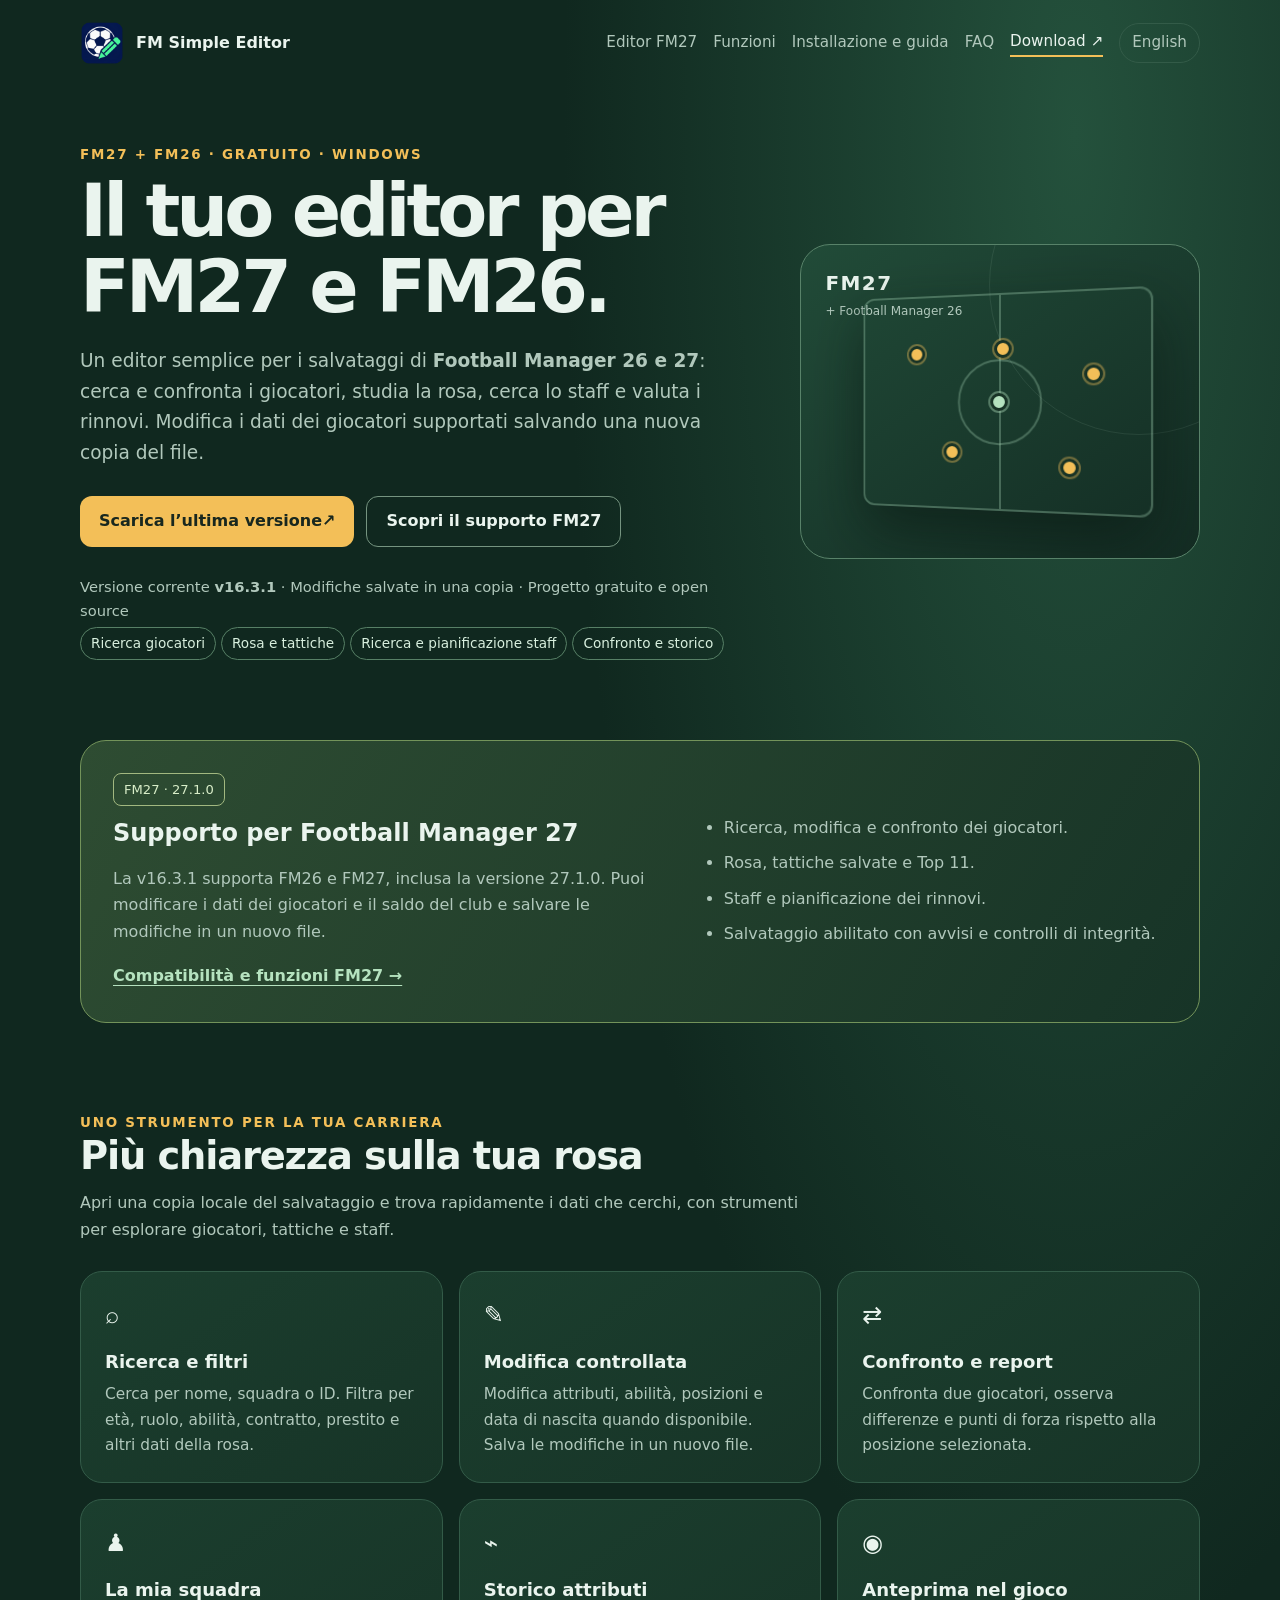
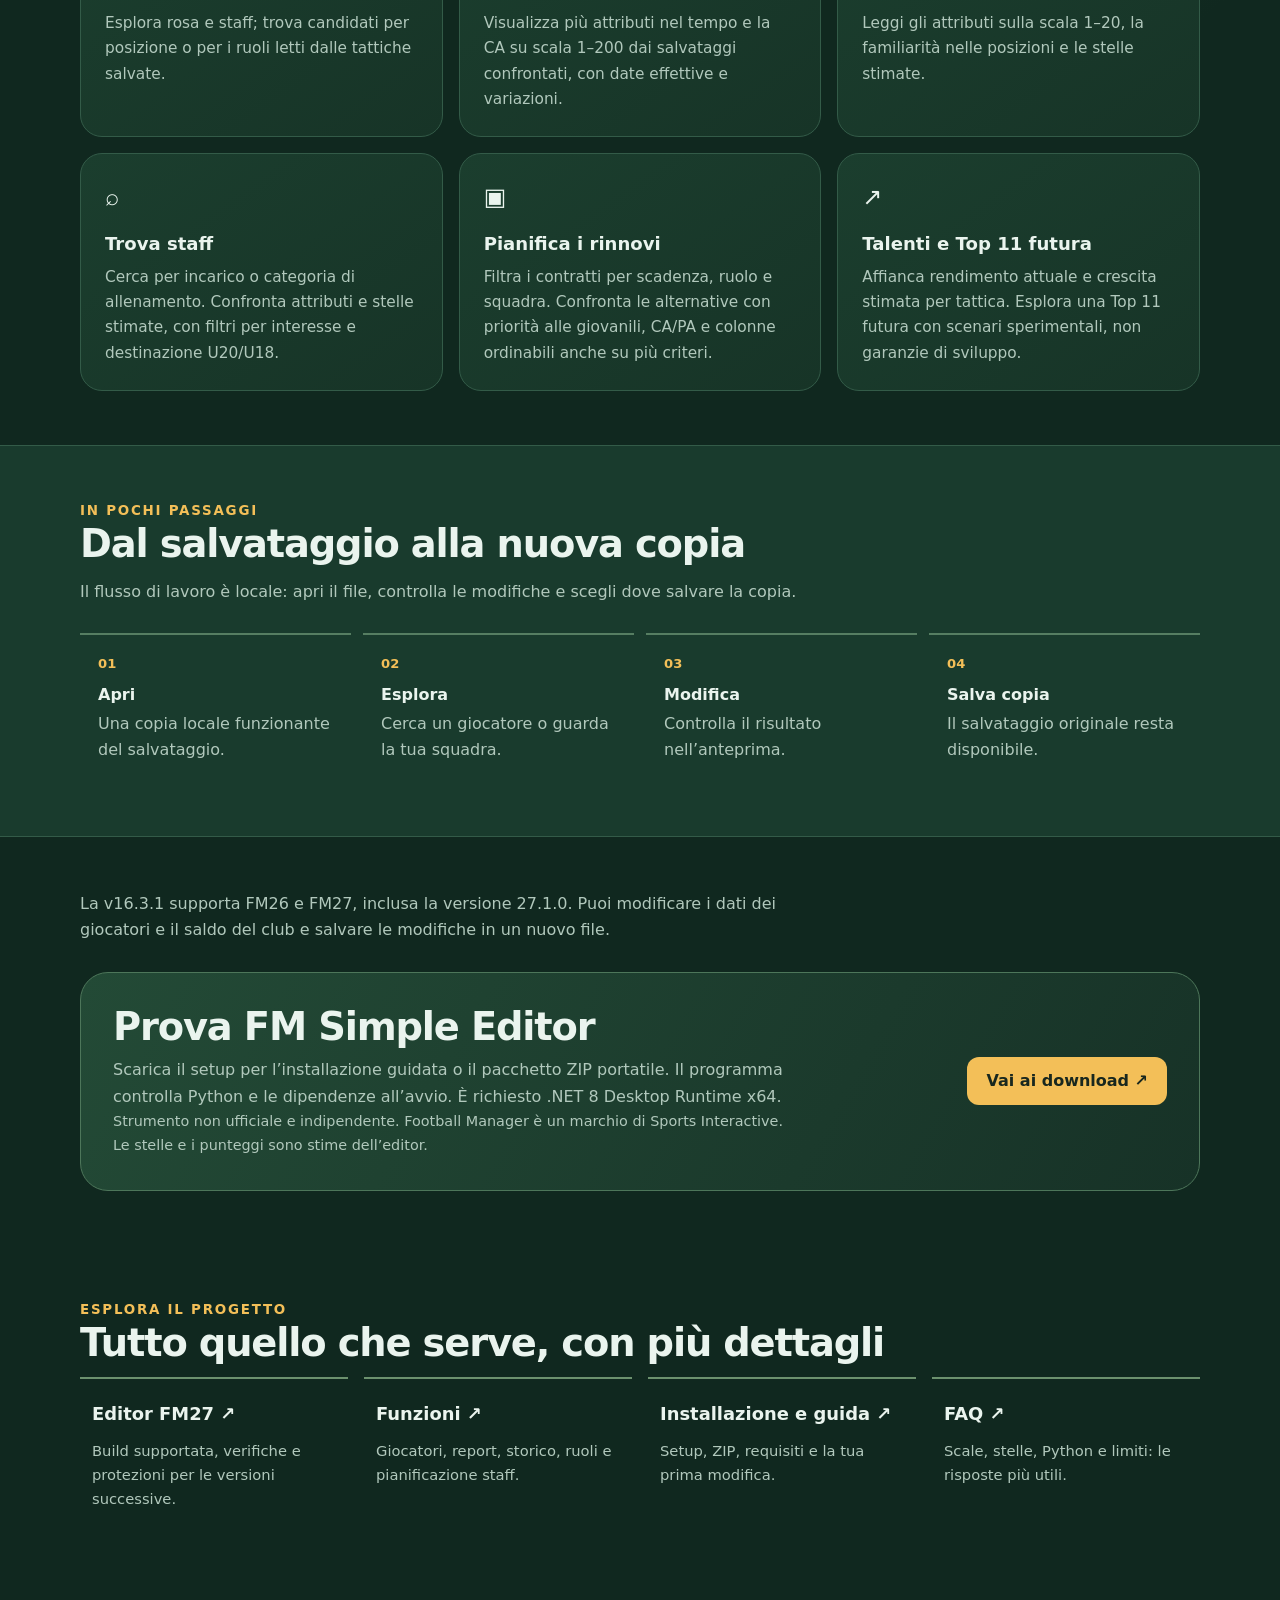
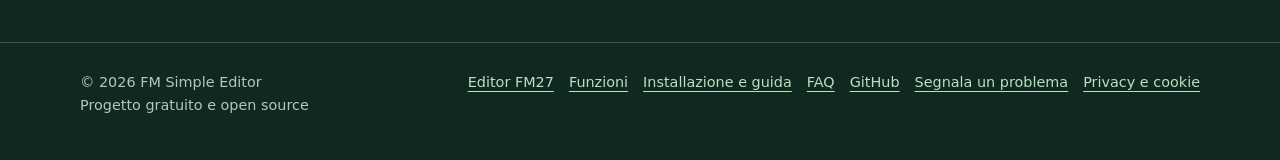
==== commit 9f77d1c9: "Clarify current FM Simple Editor features across README and website" ====
--- a/site/index.html
+++ b/site/index.html
@@ -41,10 +41,10 @@
       </div>
       <div class="art" role="img" aria-label="Illustrazione di un campo da calcio con posizioni dei giocatori"><div class="edition-mark">FM27 <small>+ Football Manager 26</small></div><div class="orbit"></div><div class="pitch"><i class="dot d1"></i><i class="dot d2"></i><i class="dot d3"></i><i class="dot d4"></i><i class="dot d5"></i><i class="dot d6"></i></div></div>
     </section>
-    <section class="wrap section-tight"><div class="spotlight"><div><span class="build-badge">FM27 · 27.1.0</span><h2>FM27 è qui. Il tuo editor, anche.</h2><p>La versione attuale è <strong>16.3.1</strong>, con supporto a FM26 e FM27 <strong>27.1.0</strong>. Modifica i giocatori e il saldo corrente del club, salvando una nuova copia verificata. Sono disponibili anche tattiche salvate, migliori per tattica e Top 11 attuale/futura, storico interno degli attributi dove presente e recupero aggiuntivo dello staff senza club rilevato. Le date interne restano ricostruite e la CA storica richiede più salvataggi.</p><a href="fm27/" class="text-link">Compatibilità e funzioni FM27 →</a></div><ul class="compact-list"><li>Ricerca, modifica e confronto dei giocatori.</li><li>Rosa, tattiche salvate e Top 11.</li><li>Staff e pianificazione dei rinnovi.</li><li>Salvataggio abilitato con avvisi e controlli di integrità.</li></ul></div></section><section class="section wrap" id="funzioni"><div class="eyebrow">Uno strumento per la tua carriera</div><h2>Più chiarezza sulla tua rosa</h2><p class="lead">Apri una copia locale del salvataggio e trova rapidamente i dati che cerchi, con strumenti per esplorare giocatori, tattiche e staff.</p>
+    <section class="wrap section-tight"><div class="spotlight"><div><span class="build-badge">FM27 · 27.1.0</span><h2>Supporto per Football Manager 27</h2><p>La v16.3.1 supporta FM26 e FM27, inclusa la versione 27.1.0. Puoi modificare i dati dei giocatori e il saldo del club e salvare le modifiche in un nuovo file.</p><a href="fm27/" class="text-link">Compatibilità e funzioni FM27 →</a></div><ul class="compact-list"><li>Ricerca, modifica e confronto dei giocatori.</li><li>Rosa, tattiche salvate e Top 11.</li><li>Staff e pianificazione dei rinnovi.</li><li>Salvataggio abilitato con avvisi e controlli di integrità.</li></ul></div></section><section class="section wrap" id="funzioni"><div class="eyebrow">Uno strumento per la tua carriera</div><h2>Più chiarezza sulla tua rosa</h2><p class="lead">Apri una copia locale del salvataggio e trova rapidamente i dati che cerchi, con strumenti per esplorare giocatori, tattiche e staff.</p>
       <div class="grid">
         <article class="card"><div class="icon" aria-hidden="true">⌕</div><h3>Ricerca e filtri</h3><p>Cerca per nome, squadra o ID. Filtra per età, ruolo, abilità, contratto, prestito e altri dati della rosa.</p></article>
-        <article class="card"><div class="icon" aria-hidden="true">✎</div><h3>Modifica controllata</h3><p>Modifica attributi, abilità, posizioni e data di nascita quando disponibile. Salva il risultato in una nuova copia verificata.</p></article>
+        <article class="card"><div class="icon" aria-hidden="true">✎</div><h3>Modifica controllata</h3><p>Modifica attributi, abilità, posizioni e data di nascita quando disponibile. Salva le modifiche in un nuovo file.</p></article>
         <article class="card"><div class="icon" aria-hidden="true">⇄</div><h3>Confronto e report</h3><p>Confronta due giocatori, osserva differenze e punti di forza rispetto alla posizione selezionata.</p></article>
         <article class="card"><div class="icon" aria-hidden="true">♟</div><h3>La mia squadra</h3><p>Esplora rosa e staff; trova candidati per posizione o per i ruoli letti dalle tattiche salvate.</p></article>
         <article class="card"><div class="icon" aria-hidden="true">⌁</div><h3>Storico attributi</h3><p>Visualizza più attributi nel tempo e la CA su scala 1–200 dai salvataggi confrontati, con date effettive e variazioni.</p></article>
@@ -57,9 +57,8 @@
     <section class="section band" id="come-funziona"><div class="wrap"><div class="eyebrow">In pochi passaggi</div><h2>Dal salvataggio alla nuova copia</h2><p class="lead">Il flusso di lavoro è locale: apri il file, controlla le modifiche e scegli dove salvare la copia.</p>
       <div class="steps"><div class="step"><strong>Apri</strong>Una copia locale funzionante del salvataggio.</div><div class="step"><strong>Esplora</strong>Cerca un giocatore o guarda la tua squadra.</div><div class="step"><strong>Modifica</strong>Controlla il risultato nell’anteprima.</div><div class="step"><strong>Salva copia</strong>Il salvataggio originale resta disponibile.</div></div>
     </div></section>
-    <section class="section wrap"><p class="lead">La versione attuale è <strong>16.3.1</strong>, con supporto a FM26 e FM27 <strong>27.1.0</strong>. Modifica i giocatori e il saldo corrente del club, salvando una nuova copia verificata. Sono disponibili anche tattiche salvate, migliori per tattica e Top 11 attuale/futura, storico interno degli attributi dove presente e recupero aggiuntivo dello staff senza club rilevato. Le date interne restano ricostruite e la CA storica richiede più salvataggi.</p><div class="download"><div><h2>Prova FM Simple Editor</h2><p>Scarica il setup per l’installazione guidata o il pacchetto ZIP portatile. Il programma controlla Python e le dipendenze all’avvio. È richiesto .NET 8 Desktop Runtime x64.</p><p class="disclaimer">Strumento non ufficiale e indipendente. Football Manager è un marchio di Sports Interactive. Le stelle e i punteggi sono stime dell’editor.</p></div><a class="button" href="https://github.com/hierro1981/FM26SimpleEditor/releases/latest">Vai ai download ↗</a></div></section>
+    <section class="section wrap"><p class="lead">La v16.3.1 supporta FM26 e FM27, inclusa la versione 27.1.0. Puoi modificare i dati dei giocatori e il saldo del club e salvare le modifiche in un nuovo file.</p><div class="download"><div><h2>Prova FM Simple Editor</h2><p>Scarica il setup per l’installazione guidata o il pacchetto ZIP portatile. Il programma controlla Python e le dipendenze all’avvio. È richiesto .NET 8 Desktop Runtime x64.</p><p class="disclaimer">Strumento non ufficiale e indipendente. Football Manager è un marchio di Sports Interactive. Le stelle e i punteggi sono stime dell’editor.</p></div><a class="button" href="https://github.com/hierro1981/FM26SimpleEditor/releases/latest">Vai ai download ↗</a></div></section>
   <section class="section wrap"><div class="eyebrow">Esplora il progetto</div><h2>Tutto quello che serve, con più dettagli</h2><div class="explore"><a href="fm27/"><strong>Editor FM27 ↗</strong><span>Build supportata, verifiche e protezioni per le versioni successive.</span></a><a href="funzioni/"><strong>Funzioni ↗</strong><span>Giocatori, report, storico, ruoli e pianificazione staff.</span></a><a href="guida/"><strong>Installazione e guida ↗</strong><span>Setup, ZIP, requisiti e la tua prima modifica.</span></a><a href="faq/"><strong>FAQ ↗</strong><span>Scale, stelle, Python e limiti: le risposte più utili.</span></a></div></section></main>
   <footer class="footer"><div class="wrap footerrow"><span>© 2026 FM Simple Editor<br>Progetto gratuito e open source</span><nav class="footerlinks" aria-label="Footer"><a href="fm27/">Editor FM27</a><a href="funzioni/">Funzioni</a><a href="guida/">Installazione e guida</a><a href="faq/">FAQ</a><a href="https://github.com/hierro1981/FM26SimpleEditor">GitHub</a><a href="https://github.com/hierro1981/FM26SimpleEditor/issues">Segnala un problema</a><a href="https://ramaya.org/privacy.html">Privacy e cookie</a></nav></div></footer>
 </body>
 </html>
-
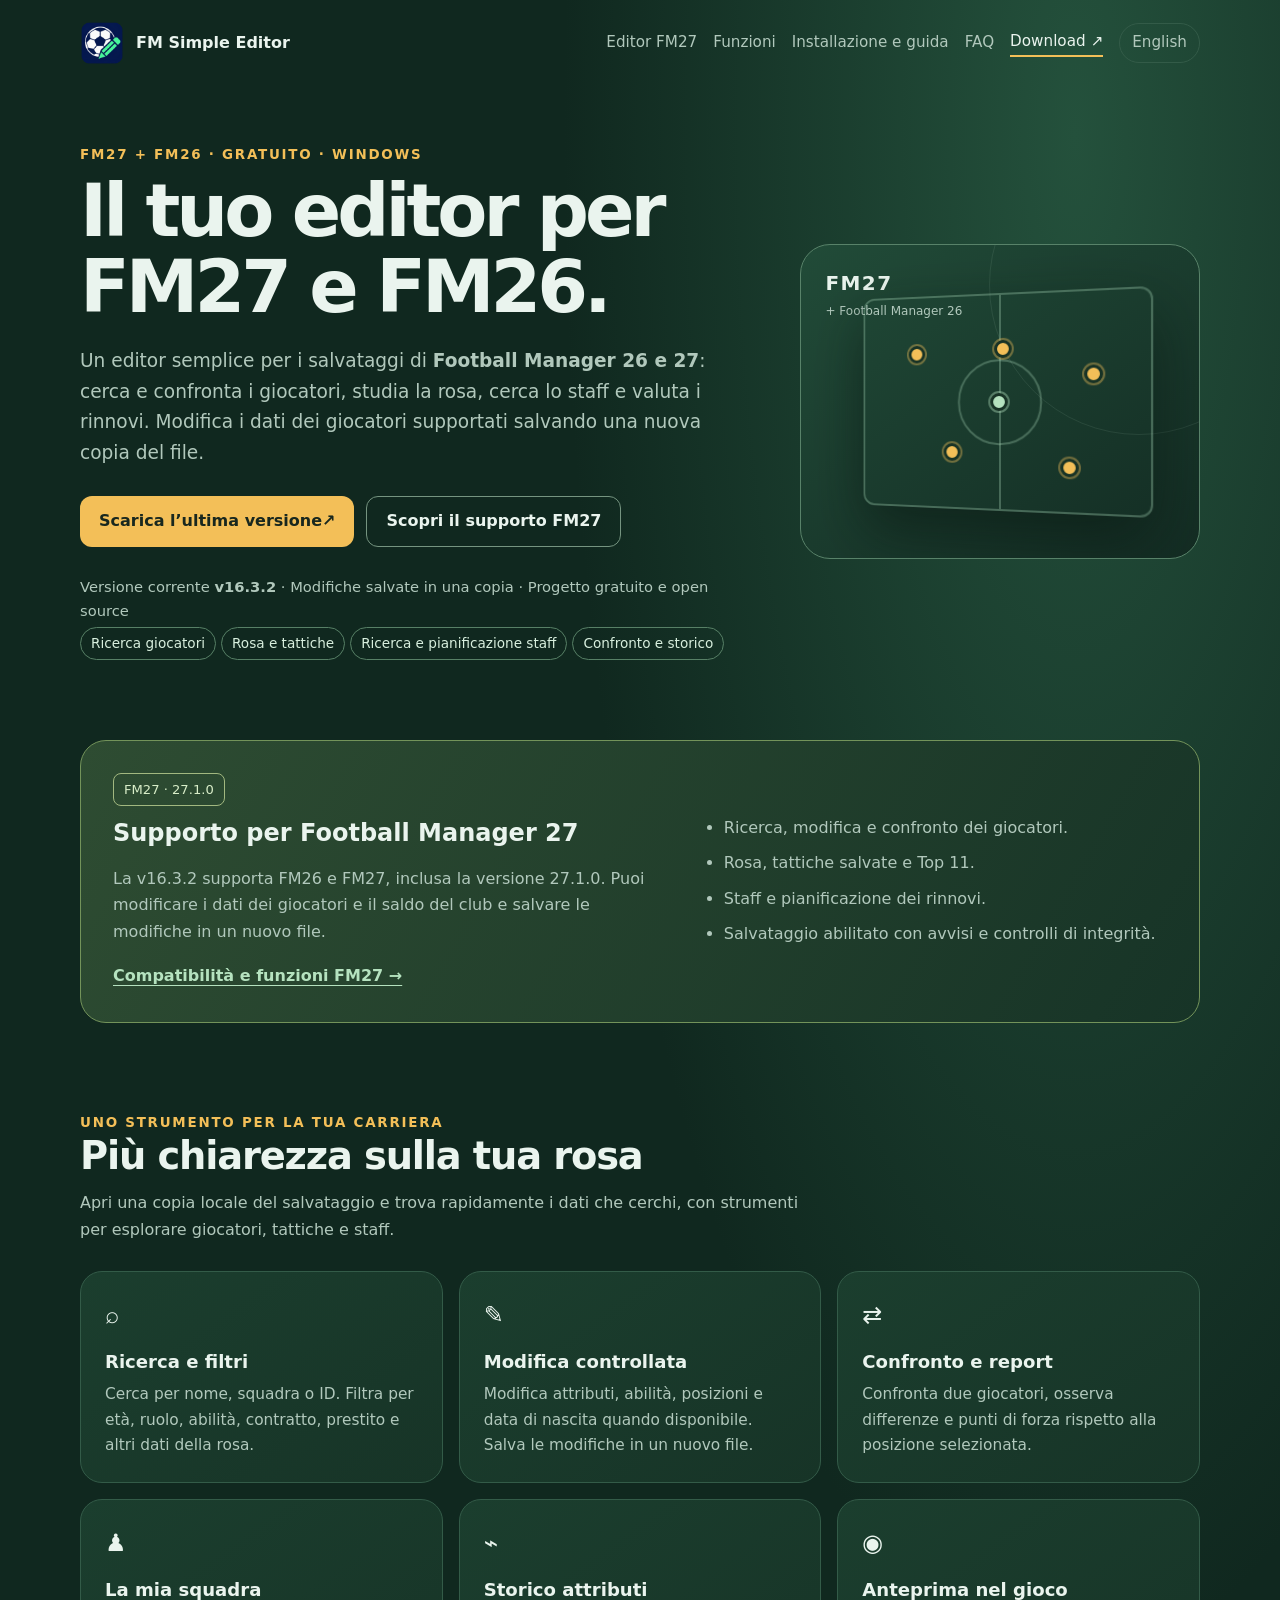
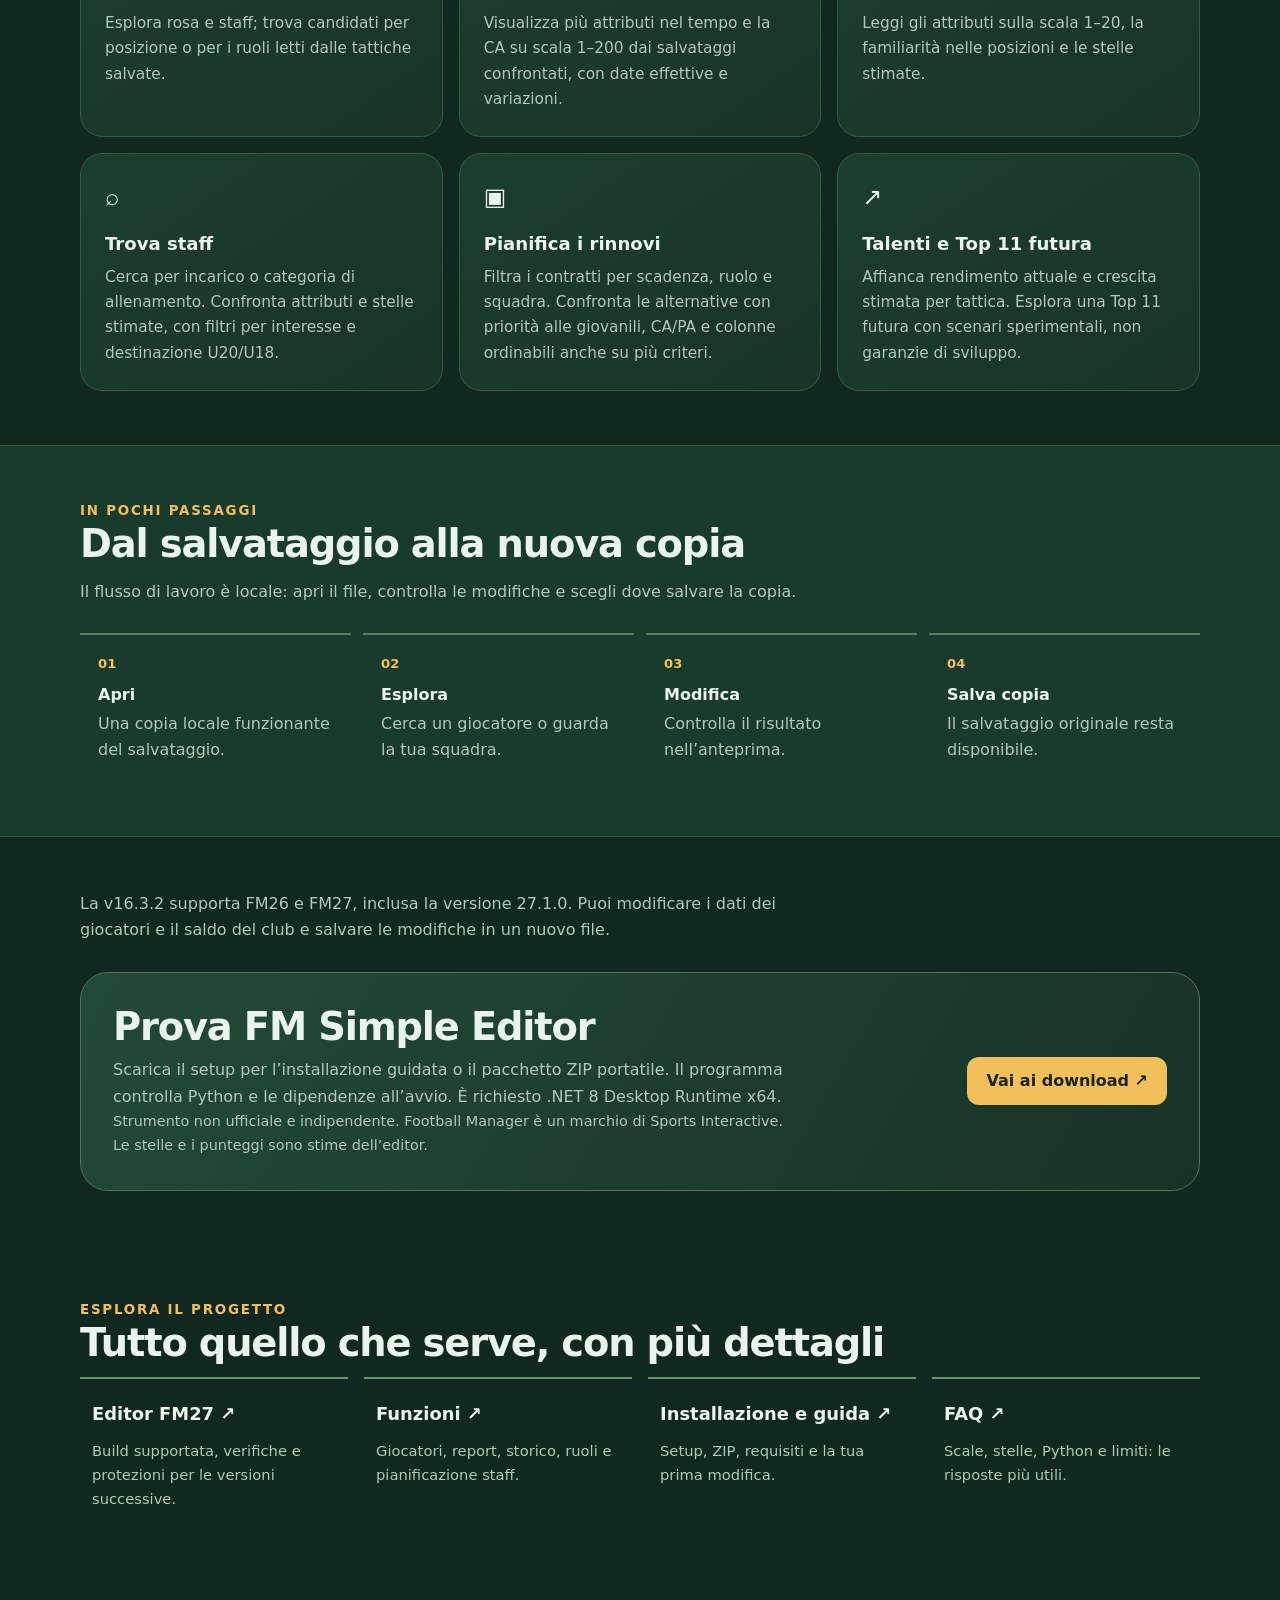
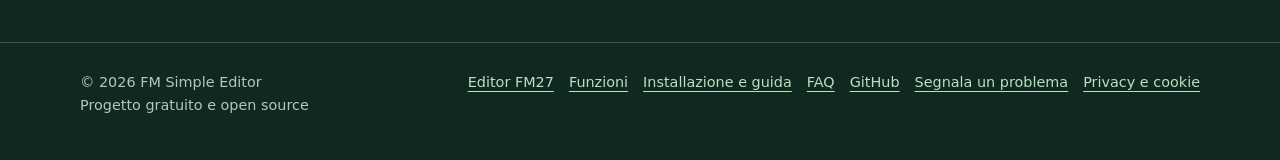
==== commit 6e03b972: "Check for editor updates once a day at startup (v16.3.2)" ====
--- a/site/index.html
+++ b/site/index.html
@@ -19,7 +19,7 @@
   <meta property="og:image" content="https://fmeditor.ramaya.org/assets/icon.png">
   <meta name="twitter:card" content="summary">
   <script type="application/ld+json">{"@context": "https://schema.org", "@type": "WebSite", "name": "FM Simple Editor", "alternateName": "FM26 Simple Save Editor", "url": "https://fmeditor.ramaya.org/"}</script>
-  <script type="application/ld+json">{"@context": "https://schema.org", "@type": "SoftwareApplication", "name": "FM Simple Editor", "applicationCategory": "UtilitiesApplication", "operatingSystem": "Windows 10, Windows 11", "inLanguage": ["it", "en"], "isAccessibleForFree": true, "offers": {"@type": "Offer", "price": "0", "priceCurrency": "EUR"}, "downloadUrl": "https://github.com/hierro1981/FM26SimpleEditor/releases/latest", "codeRepository": "https://github.com/hierro1981/FM26SimpleEditor", "description": "Editor gratuito per modificare e confrontare giocatori, esplorare tattiche e cercare e pianificare lo staff nei salvataggi locali di Football Manager 26 e 27.", "softwareVersion": "16.3.1"}</script>
+  <script type="application/ld+json">{"@context": "https://schema.org", "@type": "SoftwareApplication", "name": "FM Simple Editor", "applicationCategory": "UtilitiesApplication", "operatingSystem": "Windows 10, Windows 11", "inLanguage": ["it", "en"], "isAccessibleForFree": true, "offers": {"@type": "Offer", "price": "0", "priceCurrency": "EUR"}, "downloadUrl": "https://github.com/hierro1981/FM26SimpleEditor/releases/latest", "codeRepository": "https://github.com/hierro1981/FM26SimpleEditor", "description": "Editor gratuito per modificare e confrontare giocatori, esplorare tattiche e cercare e pianificare lo staff nei salvataggi locali di Football Manager 26 e 27.", "softwareVersion": "16.3.2"}</script>
   <link rel="stylesheet" href="assets/site.css">
 <!-- Privacy-friendly analytics by Plausible -->
 <script async src="https://stats.ramaya.org/js/pa-GnJzQ6dfLJP9XAEv3MbV9.js"></script>
@@ -36,12 +36,12 @@
         <h1>Il tuo editor per<br>FM27 e FM26.</h1>
         <p>Un editor semplice per i salvataggi di <strong>Football Manager 26 e 27</strong>: cerca e confronta i giocatori, studia la rosa, cerca lo staff e valuta i rinnovi. Modifica i dati dei giocatori supportati salvando una nuova copia del file.</p>
         <div class="actions"><a class="button" href="https://github.com/hierro1981/FM26SimpleEditor/releases/latest">Scarica l’ultima versione <span aria-hidden="true"> ↗</span></a><a class="button secondary" href="fm27/">Scopri il supporto FM27</a></div>
-        <div class="meta">Versione corrente <strong>v16.3.1</strong> · Modifiche salvate in una copia · Progetto gratuito e open source</div>
+        <div class="meta">Versione corrente <strong>v16.3.2</strong> · Modifiche salvate in una copia · Progetto gratuito e open source</div>
         <div><span class="pill">Ricerca giocatori</span><span class="pill">Rosa e tattiche</span><span class="pill">Ricerca e pianificazione staff</span><span class="pill">Confronto e storico</span></div>
       </div>
       <div class="art" role="img" aria-label="Illustrazione di un campo da calcio con posizioni dei giocatori"><div class="edition-mark">FM27 <small>+ Football Manager 26</small></div><div class="orbit"></div><div class="pitch"><i class="dot d1"></i><i class="dot d2"></i><i class="dot d3"></i><i class="dot d4"></i><i class="dot d5"></i><i class="dot d6"></i></div></div>
     </section>
-    <section class="wrap section-tight"><div class="spotlight"><div><span class="build-badge">FM27 · 27.1.0</span><h2>Supporto per Football Manager 27</h2><p>La v16.3.1 supporta FM26 e FM27, inclusa la versione 27.1.0. Puoi modificare i dati dei giocatori e il saldo del club e salvare le modifiche in un nuovo file.</p><a href="fm27/" class="text-link">Compatibilità e funzioni FM27 →</a></div><ul class="compact-list"><li>Ricerca, modifica e confronto dei giocatori.</li><li>Rosa, tattiche salvate e Top 11.</li><li>Staff e pianificazione dei rinnovi.</li><li>Salvataggio abilitato con avvisi e controlli di integrità.</li></ul></div></section><section class="section wrap" id="funzioni"><div class="eyebrow">Uno strumento per la tua carriera</div><h2>Più chiarezza sulla tua rosa</h2><p class="lead">Apri una copia locale del salvataggio e trova rapidamente i dati che cerchi, con strumenti per esplorare giocatori, tattiche e staff.</p>
+    <section class="wrap section-tight"><div class="spotlight"><div><span class="build-badge">FM27 · 27.1.0</span><h2>Supporto per Football Manager 27</h2><p>La v16.3.2 supporta FM26 e FM27, inclusa la versione 27.1.0. Puoi modificare i dati dei giocatori e il saldo del club e salvare le modifiche in un nuovo file.</p><a href="fm27/" class="text-link">Compatibilità e funzioni FM27 →</a></div><ul class="compact-list"><li>Ricerca, modifica e confronto dei giocatori.</li><li>Rosa, tattiche salvate e Top 11.</li><li>Staff e pianificazione dei rinnovi.</li><li>Salvataggio abilitato con avvisi e controlli di integrità.</li></ul></div></section><section class="section wrap" id="funzioni"><div class="eyebrow">Uno strumento per la tua carriera</div><h2>Più chiarezza sulla tua rosa</h2><p class="lead">Apri una copia locale del salvataggio e trova rapidamente i dati che cerchi, con strumenti per esplorare giocatori, tattiche e staff.</p>
       <div class="grid">
         <article class="card"><div class="icon" aria-hidden="true">⌕</div><h3>Ricerca e filtri</h3><p>Cerca per nome, squadra o ID. Filtra per età, ruolo, abilità, contratto, prestito e altri dati della rosa.</p></article>
         <article class="card"><div class="icon" aria-hidden="true">✎</div><h3>Modifica controllata</h3><p>Modifica attributi, abilità, posizioni e data di nascita quando disponibile. Salva le modifiche in un nuovo file.</p></article>
@@ -57,7 +57,7 @@
     <section class="section band" id="come-funziona"><div class="wrap"><div class="eyebrow">In pochi passaggi</div><h2>Dal salvataggio alla nuova copia</h2><p class="lead">Il flusso di lavoro è locale: apri il file, controlla le modifiche e scegli dove salvare la copia.</p>
       <div class="steps"><div class="step"><strong>Apri</strong>Una copia locale funzionante del salvataggio.</div><div class="step"><strong>Esplora</strong>Cerca un giocatore o guarda la tua squadra.</div><div class="step"><strong>Modifica</strong>Controlla il risultato nell’anteprima.</div><div class="step"><strong>Salva copia</strong>Il salvataggio originale resta disponibile.</div></div>
     </div></section>
-    <section class="section wrap"><p class="lead">La v16.3.1 supporta FM26 e FM27, inclusa la versione 27.1.0. Puoi modificare i dati dei giocatori e il saldo del club e salvare le modifiche in un nuovo file.</p><div class="download"><div><h2>Prova FM Simple Editor</h2><p>Scarica il setup per l’installazione guidata o il pacchetto ZIP portatile. Il programma controlla Python e le dipendenze all’avvio. È richiesto .NET 8 Desktop Runtime x64.</p><p class="disclaimer">Strumento non ufficiale e indipendente. Football Manager è un marchio di Sports Interactive. Le stelle e i punteggi sono stime dell’editor.</p></div><a class="button" href="https://github.com/hierro1981/FM26SimpleEditor/releases/latest">Vai ai download ↗</a></div></section>
+    <section class="section wrap"><p class="lead">La v16.3.2 supporta FM26 e FM27, inclusa la versione 27.1.0. Puoi modificare i dati dei giocatori e il saldo del club e salvare le modifiche in un nuovo file.</p><div class="download"><div><h2>Prova FM Simple Editor</h2><p>Scarica il setup per l’installazione guidata o il pacchetto ZIP portatile. Il programma controlla Python e le dipendenze all’avvio. È richiesto .NET 8 Desktop Runtime x64.</p><p class="disclaimer">Strumento non ufficiale e indipendente. Football Manager è un marchio di Sports Interactive. Le stelle e i punteggi sono stime dell’editor.</p></div><a class="button" href="https://github.com/hierro1981/FM26SimpleEditor/releases/latest">Vai ai download ↗</a></div></section>
   <section class="section wrap"><div class="eyebrow">Esplora il progetto</div><h2>Tutto quello che serve, con più dettagli</h2><div class="explore"><a href="fm27/"><strong>Editor FM27 ↗</strong><span>Build supportata, verifiche e protezioni per le versioni successive.</span></a><a href="funzioni/"><strong>Funzioni ↗</strong><span>Giocatori, report, storico, ruoli e pianificazione staff.</span></a><a href="guida/"><strong>Installazione e guida ↗</strong><span>Setup, ZIP, requisiti e la tua prima modifica.</span></a><a href="faq/"><strong>FAQ ↗</strong><span>Scale, stelle, Python e limiti: le risposte più utili.</span></a></div></section></main>
   <footer class="footer"><div class="wrap footerrow"><span>© 2026 FM Simple Editor<br>Progetto gratuito e open source</span><nav class="footerlinks" aria-label="Footer"><a href="fm27/">Editor FM27</a><a href="funzioni/">Funzioni</a><a href="guida/">Installazione e guida</a><a href="faq/">FAQ</a><a href="https://github.com/hierro1981/FM26SimpleEditor">GitHub</a><a href="https://github.com/hierro1981/FM26SimpleEditor/issues">Segnala un problema</a><a href="https://ramaya.org/privacy.html">Privacy e cookie</a></nav></div></footer>
 </body>
